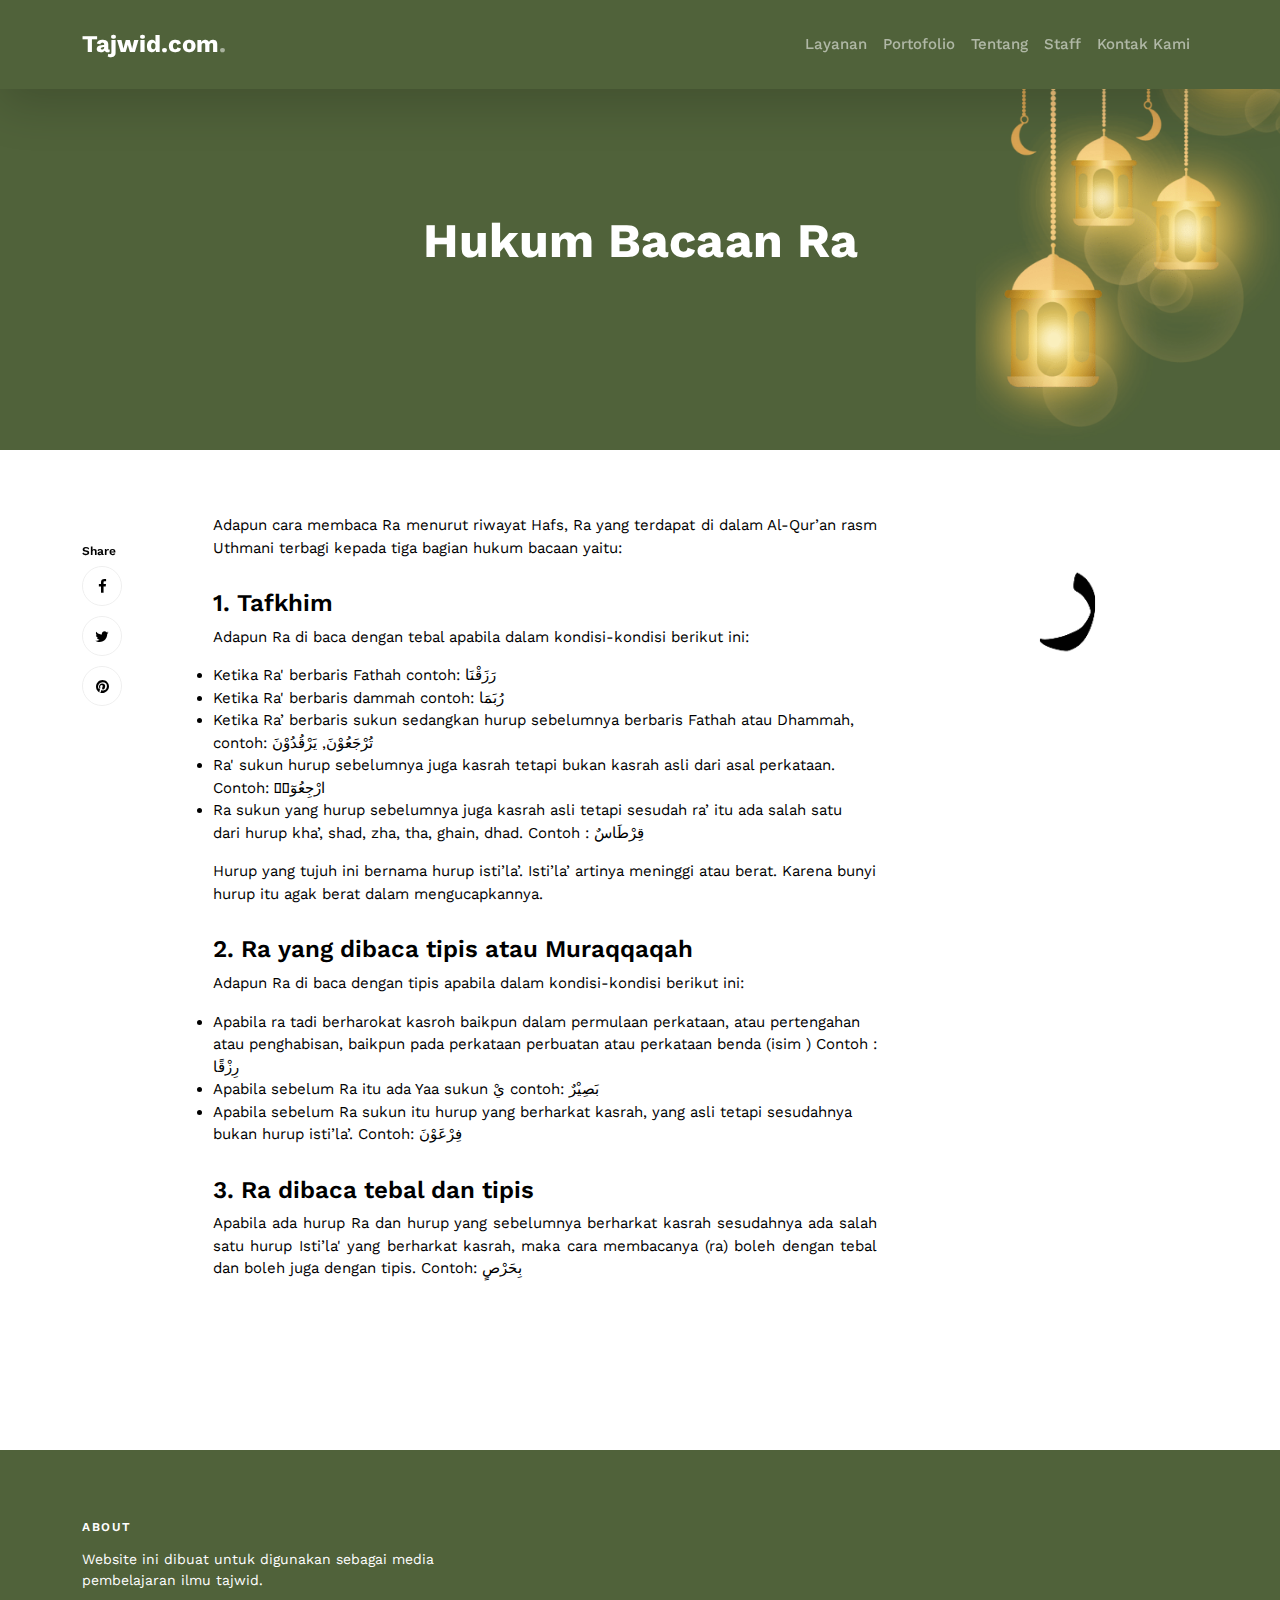
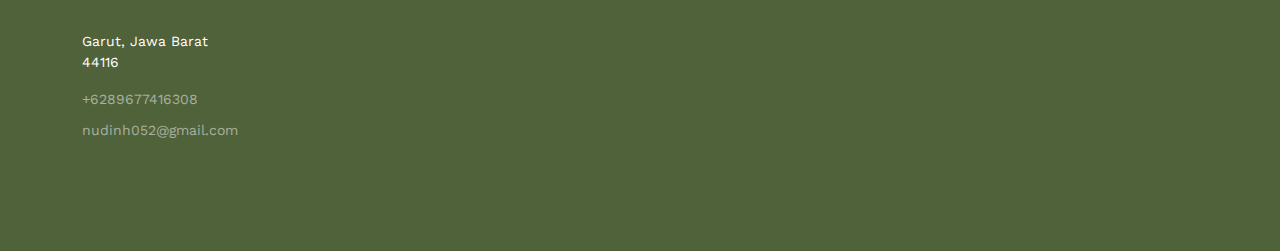
==== Bacaan Ra.html @ 055e7b05 "manambahkan materi dan suara" ====
<!doctype html>
<html lang="en">
<head>
  <meta charset="utf-8">
  <meta name="viewport" content="width=device-width, initial-scale=1">
  <meta name="author" content="Untree.co">
  <link rel="shortcut icon" href="images/Logo.png">

  <meta name="description" content="" />
  <meta name="keywords" content="bootstrap, bootstrap5" />

  <link rel="preconnect" href="https://fonts.googleapis.com">
  <link rel="preconnect" href="https://fonts.gstatic.com" crossorigin>
  <link href="https://fonts.googleapis.com/css2?family=Work+Sans:wght@400;600;700&display=swap" rel="stylesheet">


  <link rel="stylesheet" href="fonts/icomoon/style.css">
  <link rel="stylesheet" href="fonts/flaticon/font/flaticon.css">

  <link rel="stylesheet" href="https://cdn.jsdelivr.net/npm/bootstrap-icons@1.8.1/font/bootstrap-icons.css">

  <link rel="stylesheet" href="css/tiny-slider.css">
  <link rel="stylesheet" href="css/aos.css">
  <link rel="stylesheet" href="css/glightbox.min.css">
  <link rel="stylesheet" href="css/style.css">

  <link rel="stylesheet" href="css/flatpickr.min.css">


  <title>Hukum Bacaan Ra</title>
</head>
<body>

  <div class="site-mobile-menu site-navbar-target">
    <div class="site-mobile-menu-header">
      <div class="site-mobile-menu-close">
        <span class="icofont-close js-menu-toggle"></span>
      </div>
    </div>
    <div class="site-mobile-menu-body"></div>
  </div>


  <nav
	class="navbar navbar-expand-lg navbar-dark shadow-lg fixed-top"
  >
	<div class="container">
		<a href="index.html" class="logo m-0 float-start" >Tajwid.com<span class="text-black">.</span></a>
	  <button
		class="navbar-toggler"
		type="button"
		data-bs-toggle="collapse"
		data-bs-target="#navbarText"
		aria-controls="navbarText"
		aria-expanded="false"
		aria-label="Toggle navigation"
	  >
		<span class="navbar-toggler-icon"></span>
	  </button>
	  <div class="collapse navbar-collapse text-right" id="navbarText">
		<ul class="navbar-nav ms-auto mb-2 mb-lg-0">
		  <li class="nav-item">
			<a class="nav-link" href="#layanan">Layanan</a>
		  </li>
		  <li class="nav-item">
			<a class="nav-link" href="#portofolio">Portofolio</a>
		  </li>
		  <li class="nav-item">
			<a class="nav-link" href="#tentang">Tentang</a>
		  </li>
		  <li class="nav-item">
			<a class="nav-link" href="#staff">Staff</a>
		  </li>
		  <li class="nav-item">
			<a class="nav-link" href="#kontak">Kontak Kami</a>
		  </li>
		</ul>
	  </div>
	</div>
  </nav>

  <div class="hero overlay inner-page">
    <img src="images/Page 2.png" alt="" class="img-fluid blob">
    <div class="container">
      <div class="row align-items-center justify-content-center text-center pt-5">
        <div class="col-lg-6">
          <h1 class="heading text-white mb-3" data-aos="fade-up" data-aos-delay="100">Hukum Bacaan Ra</h1>
        </div>
      </div>
    </div>
  </div>

  <div class="section">
    <div class="container article">
      <div class="row justify-content-center align-items-stretch">

        <article class="col-lg-8 order-lg-2 px-lg-5 text-black">
          <p align="justify">Adapun cara membaca Ra menurut riwayat Hafs, Ra yang terdapat di dalam Al-Qur’an rasm Uthmani terbagi kepada tiga bagian hukum bacaan yaitu:</p>
          <h4>1. Tafkhim</h4> 
          <p align="justify">Adapun Ra di baca dengan tebal apabila dalam kondisi-kondisi berikut ini:</p>
            <li>Ketika Ra' berbaris  Fathah contoh: رَزَقْنَا</li>
            <li>Ketika Ra' berbaris dammah contoh: رُبَمَا</li>
            <li>Ketika Ra’ berbaris sukun sedangkan hurup sebelumnya berbaris Fathah atau Dhammah, contoh:  تُرْجَعُوْنَ, يَرْقُدُوْنَ</li>
            <li>Ra' sukun hurup sebelumnya juga kasrah tetapi bukan kasrah asli dari asal perkataan. Contoh: ارْجِعُوٓا۟</li>
            <li>Ra sukun yang hurup sebelumnya juga kasrah asli tetapi sesudah ra’ itu ada salah satu <p>dari hurup kha’, shad, zha, tha, ghain, dhad. Contoh : قِرْطَاسٌ</li>
            Hurup yang tujuh ini bernama hurup isti’la’. Isti’la’ artinya meninggi atau berat. Karena bunyi hurup itu agak berat dalam mengucapkannya.
             </p>
          <h4>2.	Ra yang dibaca tipis atau Muraqqaqah</h4>
          <p align="justify">Adapun Ra di baca dengan tipis apabila dalam kondisi-kondisi berikut ini:</p>
            <li>Apabila ra tadi berharokat kasroh baikpun dalam permulaan perkataan, atau pertengahan atau penghabisan, baikpun pada perkataan perbuatan atau perkataan benda (isim ) Contoh : رِزْقًا</li>
            <li>Apabila sebelum Ra itu ada Yaa sukun يْ  contoh: بَصِيْرٌ</li>
            <li>Apabila sebelum Ra sukun itu hurup yang berharkat kasrah, yang asli tetapi sesudahnya bukan hurup isti’la’. Contoh: فِرْعَوْنَ</li>
            
            <h4>3.	Ra dibaca tebal dan tipis</h4>
          <p align="justify">Apabila ada hurup Ra dan hurup yang sebelumnya berharkat kasrah sesudahnya ada salah satu hurup Isti’la' yang berharkat kasrah, maka cara membacanya (ra) boleh dengan tebal dan boleh juga dengan tipis. Contoh: بِحَرْصٍ
            </p>




        </article>

        <div class="col-md-12 col-lg-1 order-lg-1">
          <div class="share sticky-top">
            <h3>Share</h3>
            <ul class="list-unstyled share-article">
              <li><a href="#"><span class="icon-facebook"></span></a></li>
              <li><a href="#"><span class="icon-twitter"></span></a></li>
              <li><a href="#"><span class="icon-pinterest"></span></a></li>
            </ul>
          </div>
        </div>
        <div class="col-lg-3 mb-5 mb-lg-0 order-lg-3">

          <div class="mb-4">
            <a href="https://vimeo.com/342333493" class="video-wrap glightbox">
              
              <img src="images/Ra.png" alt="Image" class="img-fluid rounded">
            </a>
          </div> 
        </div>
      </div>
    </div>
  </div> 


  <div class="site-footer">
    <div class="container">
      <div class="row">
        <div class="col-lg-4">
          <div class="widget">
            <h3>About</h3>
            <p>Website ini dibuat untuk digunakan sebagai media pembelajaran ilmu tajwid.</p>
				</div> <!-- /.widget -->
				<div class="widget">
					<address>Garut, Jawa Barat <br> 44116</address>
					<ul class="list-unstyled links">
						<li><a href="tel://11234567890">+6289677416308</a></li>
						<li><a href="mailto:info@mydomain.com">nudinh052@gmail.com</a></li>
            </ul>
          </div> <!-- /.widget -->
        </div> <!-- /.col-lg-4 -->
        


    <script src="js/bootstrap.bundle.min.js"></script>
    <script src="js/tiny-slider.js"></script>

    <script src="js/flatpickr.min.js"></script>


    <script src="js/aos.js"></script>
    <script src="js/glightbox.min.js"></script>
    <script src="js/navbar.js"></script>
    <script src="js/counter.js"></script>
    <script src="js/custom.js"></script>

  </body>
  </html>
---- fonts/icomoon/style.css ----
@font-face {
  font-family: 'icomoon';
  src:  url('fonts/icomoon.eot?10si43');
  src:  url('fonts/icomoon.eot?10si43#iefix') format('embedded-opentype'),
    url('fonts/icomoon.ttf?10si43') format('truetype'),
    url('fonts/icomoon.woff?10si43') format('woff'),
    url('fonts/icomoon.svg?10si43#icomoon') format('svg');
  font-weight: normal;
  font-style: normal;
}

[class^="icon-"], [class*=" icon-"] {
  /* use !important to prevent issues with browser extensions that change fonts */
  font-family: 'icomoon' !important;
  speak: none;
  font-style: normal;
  font-weight: normal;
  font-variant: normal;
  text-transform: none;
  line-height: 1;

  /* Better Font Rendering =========== */
  -webkit-font-smoothing: antialiased;
  -moz-osx-font-smoothing: grayscale;
}

.icon-asterisk:before {
  content: "\f069";
}
.icon-plus:before {
  content: "\f067";
}
.icon-question:before {
  content: "\f128";
}
.icon-minus:before {
  content: "\f068";
}
.icon-glass:before {
  content: "\f000";
}
.icon-music:before {
  content: "\f001";
}
.icon-search:before {
  content: "\f002";
}
.icon-envelope-o:before {
  content: "\f003";
}
.icon-heart:before {
  content: "\f004";
}
.icon-star:before {
  content: "\f005";
}
.icon-star-o:before {
  content: "\f006";
}
.icon-user:before {
  content: "\f007";
}
.icon-film:before {
  content: "\f008";
}
.icon-th-large:before {
  content: "\f009";
}
.icon-th:before {
  content: "\f00a";
}
.icon-th-list:before {
  content: "\f00b";
}
.icon-check:before {
  content: "\f00c";
}
.icon-close:before {
  content: "\f00d";
}
.icon-remove:before {
  content: "\f00d";
}
.icon-times:before {
  content: "\f00d";
}
.icon-search-plus:before {
  content: "\f00e";
}
.icon-search-minus:before {
  content: "\f010";
}
.icon-power-off:before {
  content: "\f011";
}
.icon-signal:before {
  content: "\f012";
}
.icon-cog:before {
  content: "\f013";
}
.icon-gear:before {
  content: "\f013";
}
.icon-trash-o:before {
  content: "\f014";
}
.icon-home:before {
  content: "\f015";
}
.icon-file-o:before {
  content: "\f016";
}
.icon-clock-o:before {
  content: "\f017";
}
.icon-road:before {
  content: "\f018";
}
.icon-download:before {
  content: "\f019";
}
.icon-arrow-circle-o-down:before {
  content: "\f01a";
}
.icon-arrow-circle-o-up:before {
  content: "\f01b";
}
.icon-inbox:before {
  content: "\f01c";
}
.icon-play-circle-o:before {
  content: "\f01d";
}
.icon-repeat:before {
  content: "\f01e";
}
.icon-rotate-right:before {
  content: "\f01e";
}
.icon-refresh:before {
  content: "\f021";
}
.icon-list-alt:before {
  content: "\f022";
}
.icon-lock:before {
  content: "\f023";
}
.icon-flag:before {
  content: "\f024";
}
.icon-headphones:before {
  content: "\f025";
}
.icon-volume-off:before {
  content: "\f026";
}
.icon-volume-down:before {
  content: "\f027";
}
.icon-volume-up:before {
  content: "\f028";
}
.icon-qrcode:before {
  content: "\f029";
}
.icon-barcode:before {
  content: "\f02a";
}
.icon-tag:before {
  content: "\f02b";
}
.icon-tags:before {
  content: "\f02c";
}
.icon-book:before {
  content: "\f02d";
}
.icon-bookmark:before {
  content: "\f02e";
}
.icon-print:before {
  content: "\f02f";
}
.icon-camera:before {
  content: "\f030";
}
.icon-font:before {
  content: "\f031";
}
.icon-bold:before {
  content: "\f032";
}
.icon-italic:before {
  content: "\f033";
}
.icon-text-height:before {
  content: "\f034";
}
.icon-text-width:before {
  content: "\f035";
}
.icon-align-left:before {
  content: "\f036";
}
.icon-align-center:before {
  content: "\f037";
}
.icon-align-right:before {
  content: "\f038";
}
.icon-align-justify:before {
  content: "\f039";
}
.icon-list:before {
  content: "\f03a";
}
.icon-dedent:before {
  content: "\f03b";
}
.icon-outdent:before {
  content: "\f03b";
}
.icon-indent:before {
  content: "\f03c";
}
.icon-video-camera:before {
  content: "\f03d";
}
.icon-image:before {
  content: "\f03e";
}
.icon-photo:before {
  content: "\f03e";
}
.icon-picture-o:before {
  content: "\f03e";
}
.icon-pencil:before {
  content: "\f040";
}
.icon-map-marker:before {
  content: "\f041";
}
.icon-adjust:before {
  content: "\f042";
}
.icon-tint:before {
  content: "\f043";
}
.icon-edit:before {
  content: "\f044";
}
.icon-pencil-square-o:before {
  content: "\f044";
}
.icon-share-square-o:before {
  content: "\f045";
}
.icon-check-square-o:before {
  content: "\f046";
}
.icon-arrows:before {
  content: "\f047";
}
.icon-step-backward:before {
  content: "\f048";
}
.icon-fast-backward:before {
  content: "\f049";
}
.icon-backward:before {
  content: "\f04a";
}
.icon-play:before {
  content: "\f04b";
}
.icon-pause:before {
  content: "\f04c";
}
.icon-stop:before {
  content: "\f04d";
}
.icon-forward:before {
  content: "\f04e";
}
.icon-fast-forward:before {
  content: "\f050";
}
.icon-step-forward:before {
  content: "\f051";
}
.icon-eject:before {
  content: "\f052";
}
.icon-chevron-left:before {
  content: "\f053";
}
.icon-chevron-right:before {
  content: "\f054";
}
.icon-plus-circle:before {
  content: "\f055";
}
.icon-minus-circle:before {
  content: "\f056";
}
.icon-times-circle:before {
  content: "\f057";
}
.icon-check-circle:before {
  content: "\f058";
}
.icon-question-circle:before {
  content: "\f059";
}
.icon-info-circle:before {
  content: "\f05a";
}
.icon-crosshairs:before {
  content: "\f05b";
}
.icon-times-circle-o:before {
  content: "\f05c";
}
.icon-check-circle-o:before {
  content: "\f05d";
}
.icon-ban:before {
  content: "\f05e";
}
.icon-arrow-left:before {
  content: "\f060";
}
.icon-arrow-right:before {
  content: "\f061";
}
.icon-arrow-up:before {
  content: "\f062";
}
.icon-arrow-down:before {
  content: "\f063";
}
.icon-mail-forward:before {
  content: "\f064";
}
.icon-share:before {
  content: "\f064";
}
.icon-expand:before {
  content: "\f065";
}
.icon-compress:before {
  content: "\f066";
}
.icon-exclamation-circle:before {
  content: "\f06a";
}
.icon-gift:before {
  content: "\f06b";
}
.icon-leaf:before {
  content: "\f06c";
}
.icon-fire:before {
  content: "\f06d";
}
.icon-eye:before {
  content: "\f06e";
}
.icon-eye-slash:before {
  content: "\f070";
}
.icon-exclamation-triangle:before {
  content: "\f071";
}
.icon-warning:before {
  content: "\f071";
}
.icon-plane:before {
  content: "\f072";
}
.icon-calendar:before {
  content: "\f073";
}
.icon-random:before {
  content: "\f074";
}
.icon-comment:before {
  content: "\f075";
}
.icon-magnet:before {
  content: "\f076";
}
.icon-chevron-up:before {
  content: "\f077";
}
.icon-chevron-down:before {
  content: "\f078";
}
.icon-retweet:before {
  content: "\f079";
}
.icon-shopping-cart:before {
  content: "\f07a";
}
.icon-folder:before {
  content: "\f07b";
}
.icon-folder-open:before {
  content: "\f07c";
}
.icon-arrows-v:before {
  content: "\f07d";
}
.icon-arrows-h:before {
  content: "\f07e";
}
.icon-bar-chart:before {
  content: "\f080";
}
.icon-bar-chart-o:before {
  content: "\f080";
}
.icon-twitter-square:before {
  content: "\f081";
}
.icon-facebook-square:before {
  content: "\f082";
}
.icon-camera-retro:before {
  content: "\f083";
}
.icon-key:before {
  content: "\f084";
}
.icon-cogs:before {
  content: "\f085";
}
.icon-gears:before {
  content: "\f085";
}
.icon-comments:before {
  content: "\f086";
}
.icon-thumbs-o-up:before {
  content: "\f087";
}
.icon-thumbs-o-down:before {
  content: "\f088";
}
.icon-star-half:before {
  content: "\f089";
}
.icon-heart-o:before {
  content: "\f08a";
}
.icon-sign-out:before {
  content: "\f08b";
}
.icon-linkedin-square:before {
  content: "\f08c";
}
.icon-thumb-tack:before {
  content: "\f08d";
}
.icon-external-link:before {
  content: "\f08e";
}
.icon-sign-in:before {
  content: "\f090";
}
.icon-trophy:before {
  content: "\f091";
}
.icon-github-square:before {
  content: "\f092";
}
.icon-upload:before {
  content: "\f093";
}
.icon-lemon-o:before {
  content: "\f094";
}
.icon-phone:before {
  content: "\f095";
}
.icon-square-o:before {
  content: "\f096";
}
.icon-bookmark-o:before {
  content: "\f097";
}
.icon-phone-square:before {
  content: "\f098";
}
.icon-twitter:before {
  content: "\f099";
}
.icon-facebook:before {
  content: "\f09a";
}
.icon-facebook-f:before {
  content: "\f09a";
}
.icon-github:before {
  content: "\f09b";
}
.icon-unlock:before {
  content: "\f09c";
}
.icon-credit-card:before {
  content: "\f09d";
}
.icon-feed:before {
  content: "\f09e";
}
.icon-rss:before {
  content: "\f09e";
}
.icon-hdd-o:before {
  content: "\f0a0";
}
.icon-bullhorn:before {
  content: "\f0a1";
}
.icon-bell-o:before {
  content: "\f0a2";
}
.icon-certificate:before {
  content: "\f0a3";
}
.icon-hand-o-right:before {
  content: "\f0a4";
}
.icon-hand-o-left:before {
  content: "\f0a5";
}
.icon-hand-o-up:before {
  content: "\f0a6";
}
.icon-hand-o-down:before {
  content: "\f0a7";
}
.icon-arrow-circle-left:before {
  content: "\f0a8";
}
.icon-arrow-circle-right:before {
  content: "\f0a9";
}
.icon-arrow-circle-up:before {
  content: "\f0aa";
}
.icon-arrow-circle-down:before {
  content: "\f0ab";
}
.icon-globe:before {
  content: "\f0ac";
}
.icon-wrench:before {
  content: "\f0ad";
}
.icon-tasks:before {
  content: "\f0ae";
}
.icon-filter:before {
  content: "\f0b0";
}
.icon-briefcase:before {
  content: "\f0b1";
}
.icon-arrows-alt:before {
  content: "\f0b2";
}
.icon-group:before {
  content: "\f0c0";
}
.icon-users:before {
  content: "\f0c0";
}
.icon-chain:before {
  content: "\f0c1";
}
.icon-link:before {
  content: "\f0c1";
}
.icon-cloud:before {
  content: "\f0c2";
}
.icon-flask:before {
  content: "\f0c3";
}
.icon-cut:before {
  content: "\f0c4";
}
.icon-scissors:before {
  content: "\f0c4";
}
.icon-copy:before {
  content: "\f0c5";
}
.icon-files-o:before {
  content: "\f0c5";
}
.icon-paperclip:before {
  content: "\f0c6";
}
.icon-floppy-o:before {
  content: "\f0c7";
}
.icon-save:before {
  content: "\f0c7";
}
.icon-square:before {
  content: "\f0c8";
}
.icon-bars:before {
  content: "\f0c9";
}
.icon-navicon:before {
  content: "\f0c9";
}
.icon-reorder:before {
  content: "\f0c9";
}
.icon-list-ul:before {
  content: "\f0ca";
}
.icon-list-ol:before {
  content: "\f0cb";
}
.icon-strikethrough:before {
  content: "\f0cc";
}
.icon-underline:before {
  content: "\f0cd";
}
.icon-table:before {
  content: "\f0ce";
}
.icon-magic:before {
  content: "\f0d0";
}
.icon-truck:before {
  content: "\f0d1";
}
.icon-pinterest:before {
  content: "\f0d2";
}
.icon-pinterest-square:before {
  content: "\f0d3";
}
.icon-google-plus-square:before {
  content: "\f0d4";
}
.icon-google-plus:before {
  content: "\f0d5";
}
.icon-money:before {
  content: "\f0d6";
}
.icon-caret-down:before {
  content: "\f0d7";
}
.icon-caret-up:before {
  content: "\f0d8";
}
.icon-caret-left:before {
  content: "\f0d9";
}
.icon-caret-right:before {
  content: "\f0da";
}
.icon-columns:before {
  content: "\f0db";
}
.icon-sort:before {
  content: "\f0dc";
}
.icon-unsorted:before {
  content: "\f0dc";
}
.icon-sort-desc:before {
  content: "\f0dd";
}
.icon-sort-down:before {
  content: "\f0dd";
}
.icon-sort-asc:before {
  content: "\f0de";
}
.icon-sort-up:before {
  content: "\f0de";
}
.icon-envelope:before {
  content: "\f0e0";
}
.icon-linkedin:before {
  content: "\f0e1";
}
.icon-rotate-left:before {
  content: "\f0e2";
}
.icon-undo:before {
  content: "\f0e2";
}
.icon-gavel:before {
  content: "\f0e3";
}
.icon-legal:before {
  content: "\f0e3";
}
.icon-dashboard:before {
  content: "\f0e4";
}
.icon-tachometer:before {
  content: "\f0e4";
}
.icon-comment-o:before {
  content: "\f0e5";
}
.icon-comments-o:before {
  content: "\f0e6";
}
.icon-bolt:before {
  content: "\f0e7";
}
.icon-flash:before {
  content: "\f0e7";
}
.icon-sitemap:before {
  content: "\f0e8";
}
.icon-umbrella:before {
  content: "\f0e9";
}
.icon-clipboard:before {
  content: "\f0ea";
}
.icon-paste:before {
  content: "\f0ea";
}
.icon-lightbulb-o:before {
  content: "\f0eb";
}
.icon-exchange:before {
  content: "\f0ec";
}
.icon-cloud-download:before {
  content: "\f0ed";
}
.icon-cloud-upload:before {
  content: "\f0ee";
}
.icon-user-md:before {
  content: "\f0f0";
}
.icon-stethoscope:before {
  content: "\f0f1";
}
.icon-suitcase:before {
  content: "\f0f2";
}
.icon-bell:before {
  content: "\f0f3";
}
.icon-coffee:before {
  content: "\f0f4";
}
.icon-cutlery:before {
  content: "\f0f5";
}
.icon-file-text-o:before {
  content: "\f0f6";
}
.icon-building-o:before {
  content: "\f0f7";
}
.icon-hospital-o:before {
  content: "\f0f8";
}
.icon-ambulance:before {
  content: "\f0f9";
}
.icon-medkit:before {
  content: "\f0fa";
}
.icon-fighter-jet:before {
  content: "\f0fb";
}
.icon-beer:before {
  content: "\f0fc";
}
.icon-h-square:before {
  content: "\f0fd";
}
.icon-plus-square:before {
  content: "\f0fe";
}
.icon-angle-double-left:before {
  content: "\f100";
}
.icon-angle-double-right:before {
  content: "\f101";
}
.icon-angle-double-up:before {
  content: "\f102";
}
.icon-angle-double-down:before {
  content: "\f103";
}
.icon-angle-left:before {
  content: "\f104";
}
.icon-angle-right:before {
  content: "\f105";
}
.icon-angle-up:before {
  content: "\f106";
}
.icon-angle-down:before {
  content: "\f107";
}
.icon-desktop:before {
  content: "\f108";
}
.icon-laptop:before {
  content: "\f109";
}
.icon-tablet:before {
  content: "\f10a";
}
.icon-mobile:before {
  content: "\f10b";
}
.icon-mobile-phone:before {
  content: "\f10b";
}
.icon-circle-o:before {
  content: "\f10c";
}
.icon-quote-left:before {
  content: "\f10d";
}
.icon-quote-right:before {
  content: "\f10e";
}
.icon-spinner:before {
  content: "\f110";
}
.icon-circle:before {
  content: "\f111";
}
.icon-mail-reply:before {
  content: "\f112";
}
.icon-reply:before {
  content: "\f112";
}
.icon-github-alt:before {
  content: "\f113";
}
.icon-folder-o:before {
  content: "\f114";
}
.icon-folder-open-o:before {
  content: "\f115";
}
.icon-smile-o:before {
  content: "\f118";
}
.icon-frown-o:before {
  content: "\f119";
}
.icon-meh-o:before {
  content: "\f11a";
}
.icon-gamepad:before {
  content: "\f11b";
}
.icon-keyboard-o:before {
  content: "\f11c";
}
.icon-flag-o:before {
  content: "\f11d";
}
.icon-flag-checkered:before {
  content: "\f11e";
}
.icon-terminal:before {
  content: "\f120";
}
.icon-code:before {
  content: "\f121";
}
.icon-mail-reply-all:before {
  content: "\f122";
}
.icon-reply-all:before {
  content: "\f122";
}
.icon-star-half-empty:before {
  content: "\f123";
}
.icon-star-half-full:before {
  content: "\f123";
}
.icon-star-half-o:before {
  content: "\f123";
}
.icon-location-arrow:before {
  content: "\f124";
}
.icon-crop:before {
  content: "\f125";
}
.icon-code-fork:before {
  content: "\f126";
}
.icon-chain-broken:before {
  content: "\f127";
}
.icon-unlink:before {
  content: "\f127";
}
.icon-info:before {
  content: "\f129";
}
.icon-exclamation:before {
  content: "\f12a";
}
.icon-superscript:before {
  content: "\f12b";
}
.icon-subscript:before {
  content: "\f12c";
}
.icon-eraser:before {
  content: "\f12d";
}
.icon-puzzle-piece:before {
  content: "\f12e";
}
.icon-microphone:before {
  content: "\f130";
}
.icon-microphone-slash:before {
  content: "\f131";
}
.icon-shield:before {
  content: "\f132";
}
.icon-calendar-o:before {
  content: "\f133";
}
.icon-fire-extinguisher:before {
  content: "\f134";
}
.icon-rocket:before {
  content: "\f135";
}
.icon-maxcdn:before {
  content: "\f136";
}
.icon-chevron-circle-left:before {
  content: "\f137";
}
.icon-chevron-circle-right:before {
  content: "\f138";
}
.icon-chevron-circle-up:before {
  content: "\f139";
}
.icon-chevron-circle-down:before {
  content: "\f13a";
}
.icon-html5:before {
  content: "\f13b";
}
.icon-css3:before {
  content: "\f13c";
}
.icon-anchor:before {
  content: "\f13d";
}
.icon-unlock-alt:before {
  content: "\f13e";
}
.icon-bullseye:before {
  content: "\f140";
}
.icon-ellipsis-h:before {
  content: "\f141";
}
.icon-ellipsis-v:before {
  content: "\f142";
}
.icon-rss-square:before {
  content: "\f143";
}
.icon-play-circle:before {
  content: "\f144";
}
.icon-ticket:before {
  content: "\f145";
}
.icon-minus-square:before {
  content: "\f146";
}
.icon-minus-square-o:before {
  content: "\f147";
}
.icon-level-up:before {
  content: "\f148";
}
.icon-level-down:before {
  content: "\f149";
}
.icon-check-square:before {
  content: "\f14a";
}
.icon-pencil-square:before {
  content: "\f14b";
}
.icon-external-link-square:before {
  content: "\f14c";
}
.icon-share-square:before {
  content: "\f14d";
}
.icon-compass:before {
  content: "\f14e";
}
.icon-caret-square-o-down:before {
  content: "\f150";
}
.icon-toggle-down:before {
  content: "\f150";
}
.icon-caret-square-o-up:before {
  content: "\f151";
}
.icon-toggle-up:before {
  content: "\f151";
}
.icon-caret-square-o-right:before {
  content: "\f152";
}
.icon-toggle-right:before {
  content: "\f152";
}
.icon-eur:before {
  content: "\f153";
}
.icon-euro:before {
  content: "\f153";
}
.icon-gbp:before {
  content: "\f154";
}
.icon-dollar:before {
  content: "\f155";
}
.icon-usd:before {
  content: "\f155";
}
.icon-inr:before {
  content: "\f156";
}
.icon-rupee:before {
  content: "\f156";
}
.icon-cny:before {
  content: "\f157";
}
.icon-jpy:before {
  content: "\f157";
}
.icon-rmb:before {
  content: "\f157";
}
.icon-yen:before {
  content: "\f157";
}
.icon-rouble:before {
  content: "\f158";
}
.icon-rub:before {
  content: "\f158";
}
.icon-ruble:before {
  content: "\f158";
}
.icon-krw:before {
  content: "\f159";
}
.icon-won:before {
  content: "\f159";
}
.icon-bitcoin:before {
  content: "\f15a";
}
.icon-btc:before {
  content: "\f15a";
}
.icon-file:before {
  content: "\f15b";
}
.icon-file-text:before {
  content: "\f15c";
}
.icon-sort-alpha-asc:before {
  content: "\f15d";
}
.icon-sort-alpha-desc:before {
  content: "\f15e";
}
.icon-sort-amount-asc:before {
  content: "\f160";
}
.icon-sort-amount-desc:before {
  content: "\f161";
}
.icon-sort-numeric-asc:before {
  content: "\f162";
}
.icon-sort-numeric-desc:before {
  content: "\f163";
}
.icon-thumbs-up:before {
  content: "\f164";
}
.icon-thumbs-down:before {
  content: "\f165";
}
.icon-youtube-square:before {
  content: "\f166";
}
.icon-youtube:before {
  content: "\f167";
}
.icon-xing:before {
  content: "\f168";
}
.icon-xing-square:before {
  content: "\f169";
}
.icon-youtube-play:before {
  content: "\f16a";
}
.icon-dropbox:before {
  content: "\f16b";
}
.icon-stack-overflow:before {
  content: "\f16c";
}
.icon-instagram:before {
  content: "\f16d";
}
.icon-flickr:before {
  content: "\f16e";
}
.icon-adn:before {
  content: "\f170";
}
.icon-bitbucket:before {
  content: "\f171";
}
.icon-bitbucket-square:before {
  content: "\f172";
}
.icon-tumblr:before {
  content: "\f173";
}
.icon-tumblr-square:before {
  content: "\f174";
}
.icon-long-arrow-down:before {
  content: "\f175";
}
.icon-long-arrow-up:before {
  content: "\f176";
}
.icon-long-arrow-left:before {
  content: "\f177";
}
.icon-long-arrow-right:before {
  content: "\f178";
}
.icon-apple:before {
  content: "\f179";
}
.icon-windows:before {
  content: "\f17a";
}
.icon-android:before {
  content: "\f17b";
}
.icon-linux:before {
  content: "\f17c";
}
.icon-dribbble:before {
  content: "\f17d";
}
.icon-skype:before {
  content: "\f17e";
}
.icon-foursquare:before {
  content: "\f180";
}
.icon-trello:before {
  content: "\f181";
}
.icon-female:before {
  content: "\f182";
}
.icon-male:before {
  content: "\f183";
}
.icon-gittip:before {
  content: "\f184";
}
.icon-gratipay:before {
  content: "\f184";
}
.icon-sun-o:before {
  content: "\f185";
}
.icon-moon-o:before {
  content: "\f186";
}
.icon-archive:before {
  content: "\f187";
}
.icon-bug:before {
  content: "\f188";
}
.icon-vk:before {
  content: "\f189";
}
.icon-weibo:before {
  content: "\f18a";
}
.icon-renren:before {
  content: "\f18b";
}
.icon-pagelines:before {
  content: "\f18c";
}
.icon-stack-exchange:before {
  content: "\f18d";
}
.icon-arrow-circle-o-right:before {
  content: "\f18e";
}
.icon-arrow-circle-o-left:before {
  content: "\f190";
}
.icon-caret-square-o-left:before {
  content: "\f191";
}
.icon-toggle-left:before {
  content: "\f191";
}
.icon-dot-circle-o:before {
  content: "\f192";
}
.icon-wheelchair:before {
  content: "\f193";
}
.icon-vimeo-square:before {
  content: "\f194";
}
.icon-try:before {
  content: "\f195";
}
.icon-turkish-lira:before {
  content: "\f195";
}
.icon-plus-square-o:before {
  content: "\f196";
}
.icon-space-shuttle:before {
  content: "\f197";
}
.icon-slack:before {
  content: "\f198";
}
.icon-envelope-square:before {
  content: "\f199";
}
.icon-wordpress:before {
  content: "\f19a";
}
.icon-openid:before {
  content: "\f19b";
}
.icon-bank:before {
  content: "\f19c";
}
.icon-institution:before {
  content: "\f19c";
}
.icon-university:before {
  content: "\f19c";
}
.icon-graduation-cap:before {
  content: "\f19d";
}
.icon-mortar-board:before {
  content: "\f19d";
}
.icon-yahoo:before {
  content: "\f19e";
}
.icon-google:before {
  content: "\f1a0";
}
.icon-reddit:before {
  content: "\f1a1";
}
.icon-reddit-square:before {
  content: "\f1a2";
}
.icon-stumbleupon-circle:before {
  content: "\f1a3";
}
.icon-stumbleupon:before {
  content: "\f1a4";
}
.icon-delicious:before {
  content: "\f1a5";
}
.icon-digg:before {
  content: "\f1a6";
}
.icon-pied-piper-pp:before {
  content: "\f1a7";
}
.icon-pied-piper-alt:before {
  content: "\f1a8";
}
.icon-drupal:before {
  content: "\f1a9";
}
.icon-joomla:before {
  content: "\f1aa";
}
.icon-language:before {
  content: "\f1ab";
}
.icon-fax:before {
  content: "\f1ac";
}
.icon-building:before {
  content: "\f1ad";
}
.icon-child:before {
  content: "\f1ae";
}
.icon-paw:before {
  content: "\f1b0";
}
.icon-spoon:before {
  content: "\f1b1";
}
.icon-cube:before {
  content: "\f1b2";
}
.icon-cubes:before {
  content: "\f1b3";
}
.icon-behance:before {
  content: "\f1b4";
}
.icon-behance-square:before {
  content: "\f1b5";
}
.icon-steam:before {
  content: "\f1b6";
}
.icon-steam-square:before {
  content: "\f1b7";
}
.icon-recycle:before {
  content: "\f1b8";
}
.icon-automobile:before {
  content: "\f1b9";
}
.icon-car:before {
  content: "\f1b9";
}
.icon-cab:before {
  content: "\f1ba";
}
.icon-taxi:before {
  content: "\f1ba";
}
.icon-tree:before {
  content: "\f1bb";
}
.icon-spotify:before {
  content: "\f1bc";
}
.icon-deviantart:before {
  content: "\f1bd";
}
.icon-soundcloud:before {
  content: "\f1be";
}
.icon-database:before {
  content: "\f1c0";
}
.icon-file-pdf-o:before {
  content: "\f1c1";
}
.icon-file-word-o:before {
  content: "\f1c2";
}
.icon-file-excel-o:before {
  content: "\f1c3";
}
.icon-file-powerpoint-o:before {
  content: "\f1c4";
}
.icon-file-image-o:before {
  content: "\f1c5";
}
.icon-file-photo-o:before {
  content: "\f1c5";
}
.icon-file-picture-o:before {
  content: "\f1c5";
}
.icon-file-archive-o:before {
  content: "\f1c6";
}
.icon-file-zip-o:before {
  content: "\f1c6";
}
.icon-file-audio-o:before {
  content: "\f1c7";
}
.icon-file-sound-o:before {
  content: "\f1c7";
}
.icon-file-movie-o:before {
  content: "\f1c8";
}
.icon-file-video-o:before {
  content: "\f1c8";
}
.icon-file-code-o:before {
  content: "\f1c9";
}
.icon-vine:before {
  content: "\f1ca";
}
.icon-codepen:before {
  content: "\f1cb";
}
.icon-jsfiddle:before {
  content: "\f1cc";
}
.icon-life-bouy:before {
  content: "\f1cd";
}
.icon-life-buoy:before {
  content: "\f1cd";
}
.icon-life-ring:before {
  content: "\f1cd";
}
.icon-life-saver:before {
  content: "\f1cd";
}
.icon-support:before {
  content: "\f1cd";
}
.icon-circle-o-notch:before {
  content: "\f1ce";
}
.icon-ra:before {
  content: "\f1d0";
}
.icon-rebel:before {
  content: "\f1d0";
}
.icon-resistance:before {
  content: "\f1d0";
}
.icon-empire:before {
  content: "\f1d1";
}
.icon-ge:before {
  content: "\f1d1";
}
.icon-git-square:before {
  content: "\f1d2";
}
.icon-git:before {
  content: "\f1d3";
}
.icon-hacker-news:before {
  content: "\f1d4";
}
.icon-y-combinator-square:before {
  content: "\f1d4";
}
.icon-yc-square:before {
  content: "\f1d4";
}
.icon-tencent-weibo:before {
  content: "\f1d5";
}
.icon-qq:before {
  content: "\f1d6";
}
.icon-wechat:before {
  content: "\f1d7";
}
.icon-weixin:before {
  content: "\f1d7";
}
.icon-paper-plane:before {
  content: "\f1d8";
}
.icon-send:before {
  content: "\f1d8";
}
.icon-paper-plane-o:before {
  content: "\f1d9";
}
.icon-send-o:before {
  content: "\f1d9";
}
.icon-history:before {
  content: "\f1da";
}
.icon-circle-thin:before {
  content: "\f1db";
}
.icon-header:before {
  content: "\f1dc";
}
.icon-paragraph:before {
  content: "\f1dd";
}
.icon-sliders:before {
  content: "\f1de";
}
.icon-share-alt:before {
  content: "\f1e0";
}
.icon-share-alt-square:before {
  content: "\f1e1";
}
.icon-bomb:before {
  content: "\f1e2";
}
.icon-futbol-o:before {
  content: "\f1e3";
}
.icon-soccer-ball-o:before {
  content: "\f1e3";
}
.icon-tty:before {
  content: "\f1e4";
}
.icon-binoculars:before {
  content: "\f1e5";
}
.icon-plug:before {
  content: "\f1e6";
}
.icon-slideshare:before {
  content: "\f1e7";
}
.icon-twitch:before {
  content: "\f1e8";
}
.icon-yelp:before {
  content: "\f1e9";
}
.icon-newspaper-o:before {
  content: "\f1ea";
}
.icon-wifi:before {
  content: "\f1eb";
}
.icon-calculator:before {
  content: "\f1ec";
}
.icon-paypal:before {
  content: "\f1ed";
}
.icon-google-wallet:before {
  content: "\f1ee";
}
.icon-cc-visa:before {
  content: "\f1f0";
}
.icon-cc-mastercard:before {
  content: "\f1f1";
}
.icon-cc-discover:before {
  content: "\f1f2";
}
.icon-cc-amex:before {
  content: "\f1f3";
}
.icon-cc-paypal:before {
  content: "\f1f4";
}
.icon-cc-stripe:before {
  content: "\f1f5";
}
.icon-bell-slash:before {
  content: "\f1f6";
}
.icon-bell-slash-o:before {
  content: "\f1f7";
}
.icon-trash:before {
  content: "\f1f8";
}
.icon-copyright:before {
  content: "\f1f9";
}
.icon-at:before {
  content: "\f1fa";
}
.icon-eyedropper:before {
  content: "\f1fb";
}
.icon-paint-brush:before {
  content: "\f1fc";
}
.icon-birthday-cake:before {
  content: "\f1fd";
}
.icon-area-chart:before {
  content: "\f1fe";
}
.icon-pie-chart:before {
  content: "\f200";
}
.icon-line-chart:before {
  content: "\f201";
}
.icon-lastfm:before {
  content: "\f202";
}
.icon-lastfm-square:before {
  content: "\f203";
}
.icon-toggle-off:before {
  content: "\f204";
}
.icon-toggle-on:before {
  content: "\f205";
}
.icon-bicycle:before {
  content: "\f206";
}
.icon-bus:before {
  content: "\f207";
}
.icon-ioxhost:before {
  content: "\f208";
}
.icon-angellist:before {
  content: "\f209";
}
.icon-cc:before {
  content: "\f20a";
}
.icon-ils:before {
  content: "\f20b";
}
.icon-shekel:before {
  content: "\f20b";
}
.icon-sheqel:before {
  content: "\f20b";
}
.icon-meanpath:before {
  content: "\f20c";
}
.icon-buysellads:before {
  content: "\f20d";
}
.icon-connectdevelop:before {
  content: "\f20e";
}
.icon-dashcube:before {
  content: "\f210";
}
.icon-forumbee:before {
  content: "\f211";
}
.icon-leanpub:before {
  content: "\f212";
}
.icon-sellsy:before {
  content: "\f213";
}
.icon-shirtsinbulk:before {
  content: "\f214";
}
.icon-simplybuilt:before {
  content: "\f215";
}
.icon-skyatlas:before {
  content: "\f216";
}
.icon-cart-plus:before {
  content: "\f217";
}
.icon-cart-arrow-down:before {
  content: "\f218";
}
.icon-diamond:before {
  content: "\f219";
}
.icon-ship:before {
  content: "\f21a";
}
.icon-user-secret:before {
  content: "\f21b";
}
.icon-motorcycle:before {
  content: "\f21c";
}
.icon-street-view:before {
  content: "\f21d";
}
.icon-heartbeat:before {
  content: "\f21e";
}
.icon-venus:before {
  content: "\f221";
}
.icon-mars:before {
  content: "\f222";
}
.icon-mercury:before {
  content: "\f223";
}
.icon-intersex:before {
  content: "\f224";
}
.icon-transgender:before {
  content: "\f224";
}
.icon-transgender-alt:before {
  content: "\f225";
}
.icon-venus-double:before {
  content: "\f226";
}
.icon-mars-double:before {
  content: "\f227";
}
.icon-venus-mars:before {
  content: "\f228";
}
.icon-mars-stroke:before {
  content: "\f229";
}
.icon-mars-stroke-v:before {
  content: "\f22a";
}
.icon-mars-stroke-h:before {
  content: "\f22b";
}
.icon-neuter:before {
  content: "\f22c";
}
.icon-genderless:before {
  content: "\f22d";
}
.icon-facebook-official:before {
  content: "\f230";
}
.icon-pinterest-p:before {
  content: "\f231";
}
.icon-whatsapp:before {
  content: "\f232";
}
.icon-server:before {
  content: "\f233";
}
.icon-user-plus:before {
  content: "\f234";
}
.icon-user-times:before {
  content: "\f235";
}
.icon-bed:before {
  content: "\f236";
}
.icon-hotel:before {
  content: "\f236";
}
.icon-viacoin:before {
  content: "\f237";
}
.icon-train:before {
  content: "\f238";
}
.icon-subway:before {
  content: "\f239";
}
.icon-medium:before {
  content: "\f23a";
}
.icon-y-combinator:before {
  content: "\f23b";
}
.icon-yc:before {
  content: "\f23b";
}
.icon-optin-monster:before {
  content: "\f23c";
}
.icon-opencart:before {
  content: "\f23d";
}
.icon-expeditedssl:before {
  content: "\f23e";
}
.icon-battery:before {
  content: "\f240";
}
.icon-battery-4:before {
  content: "\f240";
}
.icon-battery-full:before {
  content: "\f240";
}
.icon-battery-3:before {
  content: "\f241";
}
.icon-battery-three-quarters:before {
  content: "\f241";
}
.icon-battery-2:before {
  content: "\f242";
}
.icon-battery-half:before {
  content: "\f242";
}
.icon-battery-1:before {
  content: "\f243";
}
.icon-battery-quarter:before {
  content: "\f243";
}
.icon-battery-0:before {
  content: "\f244";
}
.icon-battery-empty:before {
  content: "\f244";
}
.icon-mouse-pointer:before {
  content: "\f245";
}
.icon-i-cursor:before {
  content: "\f246";
}
.icon-object-group:before {
  content: "\f247";
}
.icon-object-ungroup:before {
  content: "\f248";
}
.icon-sticky-note:before {
  content: "\f249";
}
.icon-sticky-note-o:before {
  content: "\f24a";
}
.icon-cc-jcb:before {
  content: "\f24b";
}
.icon-cc-diners-club:before {
  content: "\f24c";
}
.icon-clone:before {
  content: "\f24d";
}
.icon-balance-scale:before {
  content: "\f24e";
}
.icon-hourglass-o:before {
  content: "\f250";
}
.icon-hourglass-1:before {
  content: "\f251";
}
.icon-hourglass-start:before {
  content: "\f251";
}
.icon-hourglass-2:before {
  content: "\f252";
}
.icon-hourglass-half:before {
  content: "\f252";
}
.icon-hourglass-3:before {
  content: "\f253";
}
.icon-hourglass-end:before {
  content: "\f253";
}
.icon-hourglass:before {
  content: "\f254";
}
.icon-hand-grab-o:before {
  content: "\f255";
}
.icon-hand-rock-o:before {
  content: "\f255";
}
.icon-hand-paper-o:before {
  content: "\f256";
}
.icon-hand-stop-o:before {
  content: "\f256";
}
.icon-hand-scissors-o:before {
  content: "\f257";
}
.icon-hand-lizard-o:before {
  content: "\f258";
}
.icon-hand-spock-o:before {
  content: "\f259";
}
.icon-hand-pointer-o:before {
  content: "\f25a";
}
.icon-hand-peace-o:before {
  content: "\f25b";
}
.icon-trademark:before {
  content: "\f25c";
}
.icon-registered:before {
  content: "\f25d";
}
.icon-creative-commons:before {
  content: "\f25e";
}
.icon-gg:before {
  content: "\f260";
}
.icon-gg-circle:before {
  content: "\f261";
}
.icon-tripadvisor:before {
  content: "\f262";
}
.icon-odnoklassniki:before {
  content: "\f263";
}
.icon-odnoklassniki-square:before {
  content: "\f264";
}
.icon-get-pocket:before {
  content: "\f265";
}
.icon-wikipedia-w:before {
  content: "\f266";
}
.icon-safari:before {
  content: "\f267";
}
.icon-chrome:before {
  content: "\f268";
}
.icon-firefox:before {
  content: "\f269";
}
.icon-opera:before {
  content: "\f26a";
}
.icon-internet-explorer:before {
  content: "\f26b";
}
.icon-television:before {
  content: "\f26c";
}
.icon-tv:before {
  content: "\f26c";
}
.icon-contao:before {
  content: "\f26d";
}
.icon-500px:before {
  content: "\f26e";
}
.icon-amazon:before {
  content: "\f270";
}
.icon-calendar-plus-o:before {
  content: "\f271";
}
.icon-calendar-minus-o:before {
  content: "\f272";
}
.icon-calendar-times-o:before {
  content: "\f273";
}
.icon-calendar-check-o:before {
  content: "\f274";
}
.icon-industry:before {
  content: "\f275";
}
.icon-map-pin:before {
  content: "\f276";
}
.icon-map-signs:before {
  content: "\f277";
}
.icon-map-o:before {
  content: "\f278";
}
.icon-map:before {
  content: "\f279";
}
.icon-commenting:before {
  content: "\f27a";
}
.icon-commenting-o:before {
  content: "\f27b";
}
.icon-houzz:before {
  content: "\f27c";
}
.icon-vimeo:before {
  content: "\f27d";
}
.icon-black-tie:before {
  content: "\f27e";
}
.icon-fonticons:before {
  content: "\f280";
}
.icon-reddit-alien:before {
  content: "\f281";
}
.icon-edge:before {
  content: "\f282";
}
.icon-credit-card-alt:before {
  content: "\f283";
}
.icon-codiepie:before {
  content: "\f284";
}
.icon-modx:before {
  content: "\f285";
}
.icon-fort-awesome:before {
  content: "\f286";
}
.icon-usb:before {
  content: "\f287";
}
.icon-product-hunt:before {
  content: "\f288";
}
.icon-mixcloud:before {
  content: "\f289";
}
.icon-scribd:before {
  content: "\f28a";
}
.icon-pause-circle:before {
  content: "\f28b";
}
.icon-pause-circle-o:before {
  content: "\f28c";
}
.icon-stop-circle:before {
  content: "\f28d";
}
.icon-stop-circle-o:before {
  content: "\f28e";
}
.icon-shopping-bag:before {
  content: "\f290";
}
.icon-shopping-basket:before {
  content: "\f291";
}
.icon-hashtag:before {
  content: "\f292";
}
.icon-bluetooth:before {
  content: "\f293";
}
.icon-bluetooth-b:before {
  content: "\f294";
}
.icon-percent:before {
  content: "\f295";
}
.icon-gitlab:before {
  content: "\f296";
}
.icon-wpbeginner:before {
  content: "\f297";
}
.icon-wpforms:before {
  content: "\f298";
}
.icon-envira:before {
  content: "\f299";
}
.icon-universal-access:before {
  content: "\f29a";
}
.icon-wheelchair-alt:before {
  content: "\f29b";
}
.icon-question-circle-o:before {
  content: "\f29c";
}
.icon-blind:before {
  content: "\f29d";
}
.icon-audio-description:before {
  content: "\f29e";
}
.icon-volume-control-phone:before {
  content: "\f2a0";
}
.icon-braille:before {
  content: "\f2a1";
}
.icon-assistive-listening-systems:before {
  content: "\f2a2";
}
.icon-american-sign-language-interpreting:before {
  content: "\f2a3";
}
.icon-asl-interpreting:before {
  content: "\f2a3";
}
.icon-deaf:before {
  content: "\f2a4";
}
.icon-deafness:before {
  content: "\f2a4";
}
.icon-hard-of-hearing:before {
  content: "\f2a4";
}
.icon-glide:before {
  content: "\f2a5";
}
.icon-glide-g:before {
  content: "\f2a6";
}
.icon-sign-language:before {
  content: "\f2a7";
}
.icon-signing:before {
  content: "\f2a7";
}
.icon-low-vision:before {
  content: "\f2a8";
}
.icon-viadeo:before {
  content: "\f2a9";
}
.icon-viadeo-square:before {
  content: "\f2aa";
}
.icon-snapchat:before {
  content: "\f2ab";
}
.icon-snapchat-ghost:before {
  content: "\f2ac";
}
.icon-snapchat-square:before {
  content: "\f2ad";
}
.icon-pied-piper:before {
  content: "\f2ae";
}
.icon-first-order:before {
  content: "\f2b0";
}
.icon-yoast:before {
  content: "\f2b1";
}
.icon-themeisle:before {
  content: "\f2b2";
}
.icon-google-plus-circle:before {
  content: "\f2b3";
}
.icon-google-plus-official:before {
  content: "\f2b3";
}
.icon-fa:before {
  content: "\f2b4";
}
.icon-font-awesome:before {
  content: "\f2b4";
}
.icon-handshake-o:before {
  content: "\f2b5";
}
.icon-envelope-open:before {
  content: "\f2b6";
}
.icon-envelope-open-o:before {
  content: "\f2b7";
}
.icon-linode:before {
  content: "\f2b8";
}
.icon-address-book:before {
  content: "\f2b9";
}
.icon-address-book-o:before {
  content: "\f2ba";
}
.icon-address-card:before {
  content: "\f2bb";
}
.icon-vcard:before {
  content: "\f2bb";
}
.icon-address-card-o:before {
  content: "\f2bc";
}
.icon-vcard-o:before {
  content: "\f2bc";
}
.icon-user-circle:before {
  content: "\f2bd";
}
.icon-user-circle-o:before {
  content: "\f2be";
}
.icon-user-o:before {
  content: "\f2c0";
}
.icon-id-badge:before {
  content: "\f2c1";
}
.icon-drivers-license:before {
  content: "\f2c2";
}
.icon-id-card:before {
  content: "\f2c2";
}
.icon-drivers-license-o:before {
  content: "\f2c3";
}
.icon-id-card-o:before {
  content: "\f2c3";
}
.icon-quora:before {
  content: "\f2c4";
}
.icon-free-code-camp:before {
  content: "\f2c5";
}
.icon-telegram:before {
  content: "\f2c6";
}
.icon-thermometer:before {
  content: "\f2c7";
}
.icon-thermometer-4:before {
  content: "\f2c7";
}
.icon-thermometer-full:before {
  content: "\f2c7";
}
.icon-thermometer-3:before {
  content: "\f2c8";
}
.icon-thermometer-three-quarters:before {
  content: "\f2c8";
}
.icon-thermometer-2:before {
  content: "\f2c9";
}
.icon-thermometer-half:before {
  content: "\f2c9";
}
.icon-thermometer-1:before {
  content: "\f2ca";
}
.icon-thermometer-quarter:before {
  content: "\f2ca";
}
.icon-thermometer-0:before {
  content: "\f2cb";
}
.icon-thermometer-empty:before {
  content: "\f2cb";
}
.icon-shower:before {
  content: "\f2cc";
}
.icon-bath:before {
  content: "\f2cd";
}
.icon-bathtub:before {
  content: "\f2cd";
}
.icon-s15:before {
  content: "\f2cd";
}
.icon-podcast:before {
  content: "\f2ce";
}
.icon-window-maximize:before {
  content: "\f2d0";
}
.icon-window-minimize:before {
  content: "\f2d1";
}
.icon-window-restore:before {
  content: "\f2d2";
}
.icon-times-rectangle:before {
  content: "\f2d3";
}
.icon-window-close:before {
  content: "\f2d3";
}
.icon-times-rectangle-o:before {
  content: "\f2d4";
}
.icon-window-close-o:before {
  content: "\f2d4";
}
.icon-bandcamp:before {
  content: "\f2d5";
}
.icon-grav:before {
  content: "\f2d6";
}
.icon-etsy:before {
  content: "\f2d7";
}
.icon-imdb:before {
  content: "\f2d8";
}
.icon-ravelry:before {
  content: "\f2d9";
}
.icon-eercast:before {
  content: "\f2da";
}
.icon-microchip:before {
  content: "\f2db";
}
.icon-snowflake-o:before {
  content: "\f2dc";
}
.icon-superpowers:before {
  content: "\f2dd";
}
.icon-wpexplorer:before {
  content: "\f2de";
}
.icon-meetup:before {
  content: "\f2e0";
}
.icon-3d_rotation:before {
  content: "\e84d";
}
.icon-ac_unit:before {
  content: "\eb3b";
}
.icon-alarm:before {
  content: "\e855";
}
.icon-access_alarms:before {
  content: "\e191";
}
.icon-schedule:before {
  content: "\e8b5";
}
.icon-accessibility:before {
  content: "\e84e";
}
.icon-accessible:before {
  content: "\e914";
}
.icon-account_balance:before {
  content: "\e84f";
}
.icon-account_balance_wallet:before {
  content: "\e850";
}
.icon-account_box:before {
  content: "\e851";
}
.icon-account_circle:before {
  content: "\e853";
}
.icon-adb:before {
  content: "\e60e";
}
.icon-add:before {
  content: "\e145";
}
.icon-add_a_photo:before {
  content: "\e439";
}
.icon-alarm_add:before {
  content: "\e856";
}
.icon-add_alert:before {
  content: "\e003";
}
.icon-add_box:before {
  content: "\e146";
}
.icon-add_circle:before {
  content: "\e147";
}
.icon-control_point:before {
  content: "\e3ba";
}
.icon-add_location:before {
  content: "\e567";
}
.icon-add_shopping_cart:before {
  content: "\e854";
}
.icon-queue:before {
  content: "\e03c";
}
.icon-add_to_queue:before {
  content: "\e05c";
}
.icon-adjust2:before {
  content: "\e39e";
}
.icon-airline_seat_flat:before {
  content: "\e630";
}
.icon-airline_seat_flat_angled:before {
  content: "\e631";
}
.icon-airline_seat_individual_suite:before {
  content: "\e632";
}
.icon-airline_seat_legroom_extra:before {
  content: "\e633";
}
.icon-airline_seat_legroom_normal:before {
  content: "\e634";
}
.icon-airline_seat_legroom_reduced:before {
  content: "\e635";
}
.icon-airline_seat_recline_extra:before {
  content: "\e636";
}
.icon-airline_seat_recline_normal:before {
  content: "\e637";
}
.icon-flight:before {
  content: "\e539";
}
.icon-airplanemode_inactive:before {
  content: "\e194";
}
.icon-airplay:before {
  content: "\e055";
}
.icon-airport_shuttle:before {
  content: "\eb3c";
}
.icon-alarm_off:before {
  content: "\e857";
}
.icon-alarm_on:before {
  content: "\e858";
}
.icon-album:before {
  content: "\e019";
}
.icon-all_inclusive:before {
  content: "\eb3d";
}
.icon-all_out:before {
  content: "\e90b";
}
.icon-android2:before {
  content: "\e859";
}
.icon-announcement:before {
  content: "\e85a";
}
.icon-apps:before {
  content: "\e5c3";
}
.icon-archive2:before {
  content: "\e149";
}
.icon-arrow_back:before {
  content: "\e5c4";
}
.icon-arrow_downward:before {
  content: "\e5db";
}
.icon-arrow_drop_down:before {
  content: "\e5c5";
}
.icon-arrow_drop_down_circle:before {
  content: "\e5c6";
}
.icon-arrow_drop_up:before {
  content: "\e5c7";
}
.icon-arrow_forward:before {
  content: "\e5c8";
}
.icon-arrow_upward:before {
  content: "\e5d8";
}
.icon-art_track:before {
  content: "\e060";
}
.icon-aspect_ratio:before {
  content: "\e85b";
}
.icon-poll:before {
  content: "\e801";
}
.icon-assignment:before {
  content: "\e85d";
}
.icon-assignment_ind:before {
  content: "\e85e";
}
.icon-assignment_late:before {
  content: "\e85f";
}
.icon-assignment_return:before {
  content: "\e860";
}
.icon-assignment_returned:before {
  content: "\e861";
}
.icon-assignment_turned_in:before {
  content: "\e862";
}
.icon-assistant:before {
  content: "\e39f";
}
.icon-flag2:before {
  content: "\e153";
}
.icon-attach_file:before {
  content: "\e226";
}
.icon-attach_money:before {
  content: "\e227";
}
.icon-attachment:before {
  content: "\e2bc";
}
.icon-audiotrack:before {
  content: "\e3a1";
}
.icon-autorenew:before {
  content: "\e863";
}
.icon-av_timer:before {
  content: "\e01b";
}
.icon-backspace:before {
  content: "\e14a";
}
.icon-cloud_upload:before {
  content: "\e2c3";
}
.icon-battery_alert:before {
  content: "\e19c";
}
.icon-battery_charging_full:before {
  content: "\e1a3";
}
.icon-battery_std:before {
  content: "\e1a5";
}
.icon-battery_unknown:before {
  content: "\e1a6";
}
.icon-beach_access:before {
  content: "\eb3e";
}
.icon-beenhere:before {
  content: "\e52d";
}
.icon-block:before {
  content: "\e14b";
}
.icon-bluetooth2:before {
  content: "\e1a7";
}
.icon-bluetooth_searching:before {
  content: "\e1aa";
}
.icon-bluetooth_connected:before {
  content: "\e1a8";
}
.icon-bluetooth_disabled:before {
  content: "\e1a9";
}
.icon-blur_circular:before {
  content: "\e3a2";
}
.icon-blur_linear:before {
  content: "\e3a3";
}
.icon-blur_off:before {
  content: "\e3a4";
}
.icon-blur_on:before {
  content: "\e3a5";
}
.icon-class:before {
  content: "\e86e";
}
.icon-turned_in:before {
  content: "\e8e6";
}
.icon-turned_in_not:before {
  content: "\e8e7";
}
.icon-border_all:before {
  content: "\e228";
}
.icon-border_bottom:before {
  content: "\e229";
}
.icon-border_clear:before {
  content: "\e22a";
}
.icon-border_color:before {
  content: "\e22b";
}
.icon-border_horizontal:before {
  content: "\e22c";
}
.icon-border_inner:before {
  content: "\e22d";
}
.icon-border_left:before {
  content: "\e22e";
}
.icon-border_outer:before {
  content: "\e22f";
}
.icon-border_right:before {
  content: "\e230";
}
.icon-border_style:before {
  content: "\e231";
}
.icon-border_top:before {
  content: "\e232";
}
.icon-border_vertical:before {
  content: "\e233";
}
.icon-branding_watermark:before {
  content: "\e06b";
}
.icon-brightness_1:before {
  content: "\e3a6";
}
.icon-brightness_2:before {
  content: "\e3a7";
}
.icon-brightness_3:before {
  content: "\e3a8";
}
.icon-brightness_4:before {
  content: "\e3a9";
}
.icon-brightness_low:before {
  content: "\e1ad";
}
.icon-brightness_medium:before {
  content: "\e1ae";
}
.icon-brightness_high:before {
  content: "\e1ac";
}
.icon-brightness_auto:before {
  content: "\e1ab";
}
.icon-broken_image:before {
  content: "\e3ad";
}
.icon-brush:before {
  content: "\e3ae";
}
.icon-bubble_chart:before {
  content: "\e6dd";
}
.icon-bug_report:before {
  content: "\e868";
}
.icon-build:before {
  content: "\e869";
}
.icon-burst_mode:before {
  content: "\e43c";
}
.icon-domain:before {
  content: "\e7ee";
}
.icon-business_center:before {
  content: "\eb3f";
}
.icon-cached:before {
  content: "\e86a";
}
.icon-cake:before {
  content: "\e7e9";
}
.icon-phone2:before {
  content: "\e0cd";
}
.icon-call_end:before {
  content: "\e0b1";
}
.icon-call_made:before {
  content: "\e0b2";
}
.icon-merge_type:before {
  content: "\e252";
}
.icon-call_missed:before {
  content: "\e0b4";
}
.icon-call_missed_outgoing:before {
  content: "\e0e4";
}
.icon-call_received:before {
  content: "\e0b5";
}
.icon-call_split:before {
  content: "\e0b6";
}
.icon-call_to_action:before {
  content: "\e06c";
}
.icon-camera2:before {
  content: "\e3af";
}
.icon-photo_camera:before {
  content: "\e412";
}
.icon-camera_enhance:before {
  content: "\e8fc";
}
.icon-camera_front:before {
  content: "\e3b1";
}
.icon-camera_rear:before {
  content: "\e3b2";
}
.icon-camera_roll:before {
  content: "\e3b3";
}
.icon-cancel:before {
  content: "\e5c9";
}
.icon-redeem:before {
  content: "\e8b1";
}
.icon-card_membership:before {
  content: "\e8f7";
}
.icon-card_travel:before {
  content: "\e8f8";
}
.icon-casino:before {
  content: "\eb40";
}
.icon-cast:before {
  content: "\e307";
}
.icon-cast_connected:before {
  content: "\e308";
}
.icon-center_focus_strong:before {
  content: "\e3b4";
}
.icon-center_focus_weak:before {
  content: "\e3b5";
}
.icon-change_history:before {
  content: "\e86b";
}
.icon-chat:before {
  content: "\e0b7";
}
.icon-chat_bubble:before {
  content: "\e0ca";
}
.icon-chat_bubble_outline:before {
  content: "\e0cb";
}
.icon-check2:before {
  content: "\e5ca";
}
.icon-check_box:before {
  content: "\e834";
}
.icon-check_box_outline_blank:before {
  content: "\e835";
}
.icon-check_circle:before {
  content: "\e86c";
}
.icon-navigate_before:before {
  content: "\e408";
}
.icon-navigate_next:before {
  content: "\e409";
}
.icon-child_care:before {
  content: "\eb41";
}
.icon-child_friendly:before {
  content: "\eb42";
}
.icon-chrome_reader_mode:before {
  content: "\e86d";
}
.icon-close2:before {
  content: "\e5cd";
}
.icon-clear_all:before {
  content: "\e0b8";
}
.icon-closed_caption:before {
  content: "\e01c";
}
.icon-wb_cloudy:before {
  content: "\e42d";
}
.icon-cloud_circle:before {
  content: "\e2be";
}
.icon-cloud_done:before {
  content: "\e2bf";
}
.icon-cloud_download:before {
  content: "\e2c0";
}
.icon-cloud_off:before {
  content: "\e2c1";
}
.icon-cloud_queue:before {
  content: "\e2c2";
}
.icon-code2:before {
  content: "\e86f";
}
.icon-photo_library:before {
  content: "\e413";
}
.icon-collections_bookmark:before {
  content: "\e431";
}
.icon-palette:before {
  content: "\e40a";
}
.icon-colorize:before {
  content: "\e3b8";
}
.icon-comment2:before {
  content: "\e0b9";
}
.icon-compare:before {
  content: "\e3b9";
}
.icon-compare_arrows:before {
  content: "\e915";
}
.icon-laptop2:before {
  content: "\e31e";
}
.icon-confirmation_number:before {
  content: "\e638";
}
.icon-contact_mail:before {
  content: "\e0d0";
}
.icon-contact_phone:before {
  content: "\e0cf";
}
.icon-contacts:before {
  content: "\e0ba";
}
.icon-content_copy:before {
  content: "\e14d";
}
.icon-content_cut:before {
  content: "\e14e";
}
.icon-content_paste:before {
  content: "\e14f";
}
.icon-control_point_duplicate:before {
  content: "\e3bb";
}
.icon-copyright2:before {
  content: "\e90c";
}
.icon-mode_edit:before {
  content: "\e254";
}
.icon-create_new_folder:before {
  content: "\e2cc";
}
.icon-payment:before {
  content: "\e8a1";
}
.icon-crop2:before {
  content: "\e3be";
}
.icon-crop_16_9:before {
  content: "\e3bc";
}
.icon-crop_3_2:before {
  content: "\e3bd";
}
.icon-crop_landscape:before {
  content: "\e3c3";
}
.icon-crop_7_5:before {
  content: "\e3c0";
}
.icon-crop_din:before {
  content: "\e3c1";
}
.icon-crop_free:before {
  content: "\e3c2";
}
.icon-crop_original:before {
  content: "\e3c4";
}
.icon-crop_portrait:before {
  content: "\e3c5";
}
.icon-crop_rotate:before {
  content: "\e437";
}
.icon-crop_square:before {
  content: "\e3c6";
}
.icon-dashboard2:before {
  content: "\e871";
}
.icon-data_usage:before {
  content: "\e1af";
}
.icon-date_range:before {
  content: "\e916";
}
.icon-dehaze:before {
  content: "\e3c7";
}
.icon-delete:before {
  content: "\e872";
}
.icon-delete_forever:before {
  content: "\e92b";
}
.icon-delete_sweep:before {
  content: "\e16c";
}
.icon-description:before {
  content: "\e873";
}
.icon-desktop_mac:before {
  content: "\e30b";
}
.icon-desktop_windows:before {
  content: "\e30c";
}
.icon-details:before {
  content: "\e3c8";
}
.icon-developer_board:before {
  content: "\e30d";
}
.icon-developer_mode:before {
  content: "\e1b0";
}
.icon-device_hub:before {
  content: "\e335";
}
.icon-phonelink:before {
  content: "\e326";
}
.icon-devices_other:before {
  content: "\e337";
}
.icon-dialer_sip:before {
  content: "\e0bb";
}
.icon-dialpad:before {
  content: "\e0bc";
}
.icon-directions:before {
  content: "\e52e";
}
.icon-directions_bike:before {
  content: "\e52f";
}
.icon-directions_boat:before {
  content: "\e532";
}
.icon-directions_bus:before {
  content: "\e530";
}
.icon-directions_car:before {
  content: "\e531";
}
.icon-directions_railway:before {
  content: "\e534";
}
.icon-directions_run:before {
  content: "\e566";
}
.icon-directions_transit:before {
  content: "\e535";
}
.icon-directions_walk:before {
  content: "\e536";
}
.icon-disc_full:before {
  content: "\e610";
}
.icon-dns:before {
  content: "\e875";
}
.icon-not_interested:before {
  content: "\e033";
}
.icon-do_not_disturb_alt:before {
  content: "\e611";
}
.icon-do_not_disturb_off:before {
  content: "\e643";
}
.icon-remove_circle:before {
  content: "\e15c";
}
.icon-dock:before {
  content: "\e30e";
}
.icon-done:before {
  content: "\e876";
}
.icon-done_all:before {
  content: "\e877";
}
.icon-donut_large:before {
  content: "\e917";
}
.icon-donut_small:before {
  content: "\e918";
}
.icon-drafts:before {
  content: "\e151";
}
.icon-drag_handle:before {
  content: "\e25d";
}
.icon-time_to_leave:before {
  content: "\e62c";
}
.icon-dvr:before {
  content: "\e1b2";
}
.icon-edit_location:before {
  content: "\e568";
}
.icon-eject2:before {
  content: "\e8fb";
}
.icon-markunread:before {
  content: "\e159";
}
.icon-enhanced_encryption:before {
  content: "\e63f";
}
.icon-equalizer:before {
  content: "\e01d";
}
.icon-error:before {
  content: "\e000";
}
.icon-error_outline:before {
  content: "\e001";
}
.icon-euro_symbol:before {
  content: "\e926";
}
.icon-ev_station:before {
  content: "\e56d";
}
.icon-insert_invitation:before {
  content: "\e24f";
}
.icon-event_available:before {
  content: "\e614";
}
.icon-event_busy:before {
  content: "\e615";
}
.icon-event_note:before {
  content: "\e616";
}
.icon-event_seat:before {
  content: "\e903";
}
.icon-exit_to_app:before {
  content: "\e879";
}
.icon-expand_less:before {
  content: "\e5ce";
}
.icon-expand_more:before {
  content: "\e5cf";
}
.icon-explicit:before {
  content: "\e01e";
}
.icon-explore:before {
  content: "\e87a";
}
.icon-exposure:before {
  content: "\e3ca";
}
.icon-exposure_neg_1:before {
  content: "\e3cb";
}
.icon-exposure_neg_2:before {
  content: "\e3cc";
}
.icon-exposure_plus_1:before {
  content: "\e3cd";
}
.icon-exposure_plus_2:before {
  content: "\e3ce";
}
.icon-exposure_zero:before {
  content: "\e3cf";
}
.icon-extension:before {
  content: "\e87b";
}
.icon-face:before {
  content: "\e87c";
}
.icon-fast_forward:before {
  content: "\e01f";
}
.icon-fast_rewind:before {
  content: "\e020";
}
.icon-favorite:before {
  content: "\e87d";
}
.icon-favorite_border:before {
  content: "\e87e";
}
.icon-featured_play_list:before {
  content: "\e06d";
}
.icon-featured_video:before {
  content: "\e06e";
}
.icon-sms_failed:before {
  content: "\e626";
}
.icon-fiber_dvr:before {
  content: "\e05d";
}
.icon-fiber_manual_record:before {
  content: "\e061";
}
.icon-fiber_new:before {
  content: "\e05e";
}
.icon-fiber_pin:before {
  content: "\e06a";
}
.icon-fiber_smart_record:before {
  content: "\e062";
}
.icon-get_app:before {
  content: "\e884";
}
.icon-file_upload:before {
  content: "\e2c6";
}
.icon-filter2:before {
  content: "\e3d3";
}
.icon-filter_1:before {
  content: "\e3d0";
}
.icon-filter_2:before {
  content: "\e3d1";
}
.icon-filter_3:before {
  content: "\e3d2";
}
.icon-filter_4:before {
  content: "\e3d4";
}
.icon-filter_5:before {
  content: "\e3d5";
}
.icon-filter_6:before {
  content: "\e3d6";
}
.icon-filter_7:before {
  content: "\e3d7";
}
.icon-filter_8:before {
  content: "\e3d8";
}
.icon-filter_9:before {
  content: "\e3d9";
}
.icon-filter_9_plus:before {
  content: "\e3da";
}
.icon-filter_b_and_w:before {
  content: "\e3db";
}
.icon-filter_center_focus:before {
  content: "\e3dc";
}
.icon-filter_drama:before {
  content: "\e3dd";
}
.icon-filter_frames:before {
  content: "\e3de";
}
.icon-terrain:before {
  content: "\e564";
}
.icon-filter_list:before {
  content: "\e152";
}
.icon-filter_none:before {
  content: "\e3e0";
}
.icon-filter_tilt_shift:before {
  content: "\e3e2";
}
.icon-filter_vintage:before {
  content: "\e3e3";
}
.icon-find_in_page:before {
  content: "\e880";
}
.icon-find_replace:before {
  content: "\e881";
}
.icon-fingerprint:before {
  content: "\e90d";
}
.icon-first_page:before {
  content: "\e5dc";
}
.icon-fitness_center:before {
  content: "\eb43";
}
.icon-flare:before {
  content: "\e3e4";
}
.icon-flash_auto:before {
  content: "\e3e5";
}
.icon-flash_off:before {
  content: "\e3e6";
}
.icon-flash_on:before {
  content: "\e3e7";
}
.icon-flight_land:before {
  content: "\e904";
}
.icon-flight_takeoff:before {
  content: "\e905";
}
.icon-flip:before {
  content: "\e3e8";
}
.icon-flip_to_back:before {
  content: "\e882";
}
.icon-flip_to_front:before {
  content: "\e883";
}
.icon-folder2:before {
  content: "\e2c7";
}
.icon-folder_open:before {
  content: "\e2c8";
}
.icon-folder_shared:before {
  content: "\e2c9";
}
.icon-folder_special:before {
  content: "\e617";
}
.icon-font_download:before {
  content: "\e167";
}
.icon-format_align_center:before {
  content: "\e234";
}
.icon-format_align_justify:before {
  content: "\e235";
}
.icon-format_align_left:before {
  content: "\e236";
}
.icon-format_align_right:before {
  content: "\e237";
}
.icon-format_bold:before {
  content: "\e238";
}
.icon-format_clear:before {
  content: "\e239";
}
.icon-format_color_fill:before {
  content: "\e23a";
}
.icon-format_color_reset:before {
  content: "\e23b";
}
.icon-format_color_text:before {
  content: "\e23c";
}
.icon-format_indent_decrease:before {
  content: "\e23d";
}
.icon-format_indent_increase:before {
  content: "\e23e";
}
.icon-format_italic:before {
  content: "\e23f";
}
.icon-format_line_spacing:before {
  content: "\e240";
}
.icon-format_list_bulleted:before {
  content: "\e241";
}
.icon-format_list_numbered:before {
  content: "\e242";
}
.icon-format_paint:before {
  content: "\e243";
}
.icon-format_quote:before {
  content: "\e244";
}
.icon-format_shapes:before {
  content: "\e25e";
}
.icon-format_size:before {
  content: "\e245";
}
.icon-format_strikethrough:before {
  content: "\e246";
}
.icon-format_textdirection_l_to_r:before {
  content: "\e247";
}
.icon-format_textdirection_r_to_l:before {
  content: "\e248";
}
.icon-format_underlined:before {
  content: "\e249";
}
.icon-question_answer:before {
  content: "\e8af";
}
.icon-forward2:before {
  content: "\e154";
}
.icon-forward_10:before {
  content: "\e056";
}
.icon-forward_30:before {
  content: "\e057";
}
.icon-forward_5:before {
  content: "\e058";
}
.icon-free_breakfast:before {
  content: "\eb44";
}
.icon-fullscreen:before {
  content: "\e5d0";
}
.icon-fullscreen_exit:before {
  content: "\e5d1";
}
.icon-functions:before {
  content: "\e24a";
}
.icon-g_translate:before {
  content: "\e927";
}
.icon-games:before {
  content: "\e021";
}
.icon-gavel2:before {
  content: "\e90e";
}
.icon-gesture:before {
  content: "\e155";
}
.icon-gif:before {
  content: "\e908";
}
.icon-goat:before {
  content: "\e900";
}
.icon-golf_course:before {
  content: "\eb45";
}
.icon-my_location:before {
  content: "\e55c";
}
.icon-location_searching:before {
  content: "\e1b7";
}
.icon-location_disabled:before {
  content: "\e1b6";
}
.icon-star2:before {
  content: "\e838";
}
.icon-gradient:before {
  content: "\e3e9";
}
.icon-grain:before {
  content: "\e3ea";
}
.icon-graphic_eq:before {
  content: "\e1b8";
}
.icon-grid_off:before {
  content: "\e3eb";
}
.icon-grid_on:before {
  content: "\e3ec";
}
.icon-people:before {
  content: "\e7fb";
}
.icon-group_add:before {
  content: "\e7f0";
}
.icon-group_work:before {
  content: "\e886";
}
.icon-hd:before {
  content: "\e052";
}
.icon-hdr_off:before {
  content: "\e3ed";
}
.icon-hdr_on:before {
  content: "\e3ee";
}
.icon-hdr_strong:before {
  content: "\e3f1";
}
.icon-hdr_weak:before {
  content: "\e3f2";
}
.icon-headset:before {
  content: "\e310";
}
.icon-headset_mic:before {
  content: "\e311";
}
.icon-healing:before {
  content: "\e3f3";
}
.icon-hearing:before {
  content: "\e023";
}
.icon-help:before {
  content: "\e887";
}
.icon-help_outline:before {
  content: "\e8fd";
}
.icon-high_quality:before {
  content: "\e024";
}
.icon-highlight:before {
  content: "\e25f";
}
.icon-highlight_off:before {
  content: "\e888";
}
.icon-restore:before {
  content: "\e8b3";
}
.icon-home2:before {
  content: "\e88a";
}
.icon-hot_tub:before {
  content: "\eb46";
}
.icon-local_hotel:before {
  content: "\e549";
}
.icon-hourglass_empty:before {
  content: "\e88b";
}
.icon-hourglass_full:before {
  content: "\e88c";
}
.icon-http:before {
  content: "\e902";
}
.icon-lock2:before {
  content: "\e897";
}
.icon-photo2:before {
  content: "\e410";
}
.icon-image_aspect_ratio:before {
  content: "\e3f5";
}
.icon-import_contacts:before {
  content: "\e0e0";
}
.icon-import_export:before {
  content: "\e0c3";
}
.icon-important_devices:before {
  content: "\e912";
}
.icon-inbox2:before {
  content: "\e156";
}
.icon-indeterminate_check_box:before {
  content: "\e909";
}
.icon-info2:before {
  content: "\e88e";
}
.icon-info_outline:before {
  content: "\e88f";
}
.icon-input:before {
  content: "\e890";
}
.icon-insert_comment:before {
  content: "\e24c";
}
.icon-insert_drive_file:before {
  content: "\e24d";
}
.icon-tag_faces:before {
  content: "\e420";
}
.icon-link2:before {
  content: "\e157";
}
.icon-invert_colors:before {
  content: "\e891";
}
.icon-invert_colors_off:before {
  content: "\e0c4";
}
.icon-iso:before {
  content: "\e3f6";
}
.icon-keyboard:before {
  content: "\e312";
}
.icon-keyboard_arrow_down:before {
  content: "\e313";
}
.icon-keyboard_arrow_left:before {
  content: "\e314";
}
.icon-keyboard_arrow_right:before {
  content: "\e315";
}
.icon-keyboard_arrow_up:before {
  content: "\e316";
}
.icon-keyboard_backspace:before {
  content: "\e317";
}
.icon-keyboard_capslock:before {
  content: "\e318";
}
.icon-keyboard_hide:before {
  content: "\e31a";
}
.icon-keyboard_return:before {
  content: "\e31b";
}
.icon-keyboard_tab:before {
  content: "\e31c";
}
.icon-keyboard_voice:before {
  content: "\e31d";
}
.icon-kitchen:before {
  content: "\eb47";
}
.icon-label:before {
  content: "\e892";
}
.icon-label_outline:before {
  content: "\e893";
}
.icon-language2:before {
  content: "\e894";
}
.icon-laptop_chromebook:before {
  content: "\e31f";
}
.icon-laptop_mac:before {
  content: "\e320";
}
.icon-laptop_windows:before {
  content: "\e321";
}
.icon-last_page:before {
  content: "\e5dd";
}
.icon-open_in_new:before {
  content: "\e89e";
}
.icon-layers:before {
  content: "\e53b";
}
.icon-layers_clear:before {
  content: "\e53c";
}
.icon-leak_add:before {
  content: "\e3f8";
}
.icon-leak_remove:before {
  content: "\e3f9";
}
.icon-lens:before {
  content: "\e3fa";
}
.icon-library_books:before {
  content: "\e02f";
}
.icon-library_music:before {
  content: "\e030";
}
.icon-lightbulb_outline:before {
  content: "\e90f";
}
.icon-line_style:before {
  content: "\e919";
}
.icon-line_weight:before {
  content: "\e91a";
}
.icon-linear_scale:before {
  content: "\e260";
}
.icon-linked_camera:before {
  content: "\e438";
}
.icon-list2:before {
  content: "\e896";
}
.icon-live_help:before {
  content: "\e0c6";
}
.icon-live_tv:before {
  content: "\e639";
}
.icon-local_play:before {
  content: "\e553";
}
.icon-local_airport:before {
  content: "\e53d";
}
.icon-local_atm:before {
  content: "\e53e";
}
.icon-local_bar:before {
  content: "\e540";
}
.icon-local_cafe:before {
  content: "\e541";
}
.icon-local_car_wash:before {
  content: "\e542";
}
.icon-local_convenience_store:before {
  content: "\e543";
}
.icon-restaurant_menu:before {
  content: "\e561";
}
.icon-local_drink:before {
  content: "\e544";
}
.icon-local_florist:before {
  content: "\e545";
}
.icon-local_gas_station:before {
  content: "\e546";
}
.icon-shopping_cart:before {
  content: "\e8cc";
}
.icon-local_hospital:before {
  content: "\e548";
}
.icon-local_laundry_service:before {
  content: "\e54a";
}
.icon-local_library:before {
  content: "\e54b";
}
.icon-local_mall:before {
  content: "\e54c";
}
.icon-theaters:before {
  content: "\e8da";
}
.icon-local_offer:before {
  content: "\e54e";
}
.icon-local_parking:before {
  content: "\e54f";
}
.icon-local_pharmacy:before {
  content: "\e550";
}
.icon-local_pizza:before {
  content: "\e552";
}
.icon-print2:before {
  content: "\e8ad";
}
.icon-local_shipping:before {
  content: "\e558";
}
.icon-local_taxi:before {
  content: "\e559";
}
.icon-location_city:before {
  content: "\e7f1";
}
.icon-location_off:before {
  content: "\e0c7";
}
.icon-room:before {
  content: "\e8b4";
}
.icon-lock_open:before {
  content: "\e898";
}
.icon-lock_outline:before {
  content: "\e899";
}
.icon-looks:before {
  content: "\e3fc";
}
.icon-looks_3:before {
  content: "\e3fb";
}
.icon-looks_4:before {
  content: "\e3fd";
}
.icon-looks_5:before {
  content: "\e3fe";
}
.icon-looks_6:before {
  content: "\e3ff";
}
.icon-looks_one:before {
  content: "\e400";
}
.icon-looks_two:before {
  content: "\e401";
}
.icon-sync:before {
  content: "\e627";
}
.icon-loupe:before {
  content: "\e402";
}
.icon-low_priority:before {
  content: "\e16d";
}
.icon-loyalty:before {
  content: "\e89a";
}
.icon-mail_outline:before {
  content: "\e0e1";
}
.icon-map2:before {
  content: "\e55b";
}
.icon-markunread_mailbox:before {
  content: "\e89b";
}
.icon-memory:before {
  content: "\e322";
}
.icon-menu:before {
  content: "\e5d2";
}
.icon-message:before {
  content: "\e0c9";
}
.icon-mic:before {
  content: "\e029";
}
.icon-mic_none:before {
  content: "\e02a";
}
.icon-mic_off:before {
  content: "\e02b";
}
.icon-mms:before {
  content: "\e618";
}
.icon-mode_comment:before {
  content: "\e253";
}
.icon-monetization_on:before {
  content: "\e263";
}
.icon-money_off:before {
  content: "\e25c";
}
.icon-monochrome_photos:before {
  content: "\e403";
}
.icon-mood_bad:before {
  content: "\e7f3";
}
.icon-more:before {
  content: "\e619";
}
.icon-more_horiz:before {
  content: "\e5d3";
}
.icon-more_vert:before {
  content: "\e5d4";
}
.icon-motorcycle2:before {
  content: "\e91b";
}
.icon-mouse:before {
  content: "\e323";
}
.icon-move_to_inbox:before {
  content: "\e168";
}
.icon-movie_creation:before {
  content: "\e404";
}
.icon-movie_filter:before {
  content: "\e43a";
}
.icon-multiline_chart:before {
  content: "\e6df";
}
.icon-music_note:before {
  content: "\e405";
}
.icon-music_video:before {
  content: "\e063";
}
.icon-nature:before {
  content: "\e406";
}
.icon-nature_people:before {
  content: "\e407";
}
.icon-navigation:before {
  content: "\e55d";
}
.icon-near_me:before {
  content: "\e569";
}
.icon-network_cell:before {
  content: "\e1b9";
}
.icon-network_check:before {
  content: "\e640";
}
.icon-network_locked:before {
  content: "\e61a";
}
.icon-network_wifi:before {
  content: "\e1ba";
}
.icon-new_releases:before {
  content: "\e031";
}
.icon-next_week:before {
  content: "\e16a";
}
.icon-nfc:before {
  content: "\e1bb";
}
.icon-no_encryption:before {
  content: "\e641";
}
.icon-signal_cellular_no_sim:before {
  content: "\e1ce";
}
.icon-note:before {
  content: "\e06f";
}
.icon-note_add:before {
  content: "\e89c";
}
.icon-notifications:before {
  content: "\e7f4";
}
.icon-notifications_active:before {
  content: "\e7f7";
}
.icon-notifications_none:before {
  content: "\e7f5";
}
.icon-notifications_off:before {
  content: "\e7f6";
}
.icon-notifications_paused:before {
  content: "\e7f8";
}
.icon-offline_pin:before {
  content: "\e90a";
}
.icon-ondemand_video:before {
  content: "\e63a";
}
.icon-opacity:before {
  content: "\e91c";
}
.icon-open_in_browser:before {
  content: "\e89d";
}
.icon-open_with:before {
  content: "\e89f";
}
.icon-pages:before {
  content: "\e7f9";
}
.icon-pageview:before {
  content: "\e8a0";
}
.icon-pan_tool:before {
  content: "\e925";
}
.icon-panorama:before {
  content: "\e40b";
}
.icon-radio_button_unchecked:before {
  content: "\e836";
}
.icon-panorama_horizontal:before {
  content: "\e40d";
}
.icon-panorama_vertical:before {
  content: "\e40e";
}
.icon-panorama_wide_angle:before {
  content: "\e40f";
}
.icon-party_mode:before {
  content: "\e7fa";
}
.icon-pause2:before {
  content: "\e034";
}
.icon-pause_circle_filled:before {
  content: "\e035";
}
.icon-pause_circle_outline:before {
  content: "\e036";
}
.icon-people_outline:before {
  content: "\e7fc";
}
.icon-perm_camera_mic:before {
  content: "\e8a2";
}
.icon-perm_contact_calendar:before {
  content: "\e8a3";
}
.icon-perm_data_setting:before {
  content: "\e8a4";
}
.icon-perm_device_information:before {
  content: "\e8a5";
}
.icon-person_outline:before {
  content: "\e7ff";
}
.icon-perm_media:before {
  content: "\e8a7";
}
.icon-perm_phone_msg:before {
  content: "\e8a8";
}
.icon-perm_scan_wifi:before {
  content: "\e8a9";
}
.icon-person:before {
  content: "\e7fd";
}
.icon-person_add:before {
  content: "\e7fe";
}
.icon-person_pin:before {
  content: "\e55a";
}
.icon-person_pin_circle:before {
  content: "\e56a";
}
.icon-personal_video:before {
  content: "\e63b";
}
.icon-pets:before {
  content: "\e91d";
}
.icon-phone_android:before {
  content: "\e324";
}
.icon-phone_bluetooth_speaker:before {
  content: "\e61b";
}
.icon-phone_forwarded:before {
  content: "\e61c";
}
.icon-phone_in_talk:before {
  content: "\e61d";
}
.icon-phone_iphone:before {
  content: "\e325";
}
.icon-phone_locked:before {
  content: "\e61e";
}
.icon-phone_missed:before {
  content: "\e61f";
}
.icon-phone_paused:before {
  content: "\e620";
}
.icon-phonelink_erase:before {
  content: "\e0db";
}
.icon-phonelink_lock:before {
  content: "\e0dc";
}
.icon-phonelink_off:before {
  content: "\e327";
}
.icon-phonelink_ring:before {
  content: "\e0dd";
}
.icon-phonelink_setup:before {
  content: "\e0de";
}
.icon-photo_album:before {
  content: "\e411";
}
.icon-photo_filter:before {
  content: "\e43b";
}
.icon-photo_size_select_actual:before {
  content: "\e432";
}
.icon-photo_size_select_large:before {
  content: "\e433";
}
.icon-photo_size_select_small:before {
  content: "\e434";
}
.icon-picture_as_pdf:before {
  content: "\e415";
}
.icon-picture_in_picture:before {
  content: "\e8aa";
}
.icon-picture_in_picture_alt:before {
  content: "\e911";
}
.icon-pie_chart:before {
  content: "\e6c4";
}
.icon-pie_chart_outlined:before {
  content: "\e6c5";
}
.icon-pin_drop:before {
  content: "\e55e";
}
.icon-play_arrow:before {
  content: "\e037";
}
.icon-play_circle_filled:before {
  content: "\e038";
}
.icon-play_circle_outline:before {
  content: "\e039";
}
.icon-play_for_work:before {
  content: "\e906";
}
.icon-playlist_add:before {
  content: "\e03b";
}
.icon-playlist_add_check:before {
  content: "\e065";
}
.icon-playlist_play:before {
  content: "\e05f";
}
.icon-plus_one:before {
  content: "\e800";
}
.icon-polymer:before {
  content: "\e8ab";
}
.icon-pool:before {
  content: "\eb48";
}
.icon-portable_wifi_off:before {
  content: "\e0ce";
}
.icon-portrait:before {
  content: "\e416";
}
.icon-power:before {
  content: "\e63c";
}
.icon-power_input:before {
  content: "\e336";
}
.icon-power_settings_new:before {
  content: "\e8ac";
}
.icon-pregnant_woman:before {
  content: "\e91e";
}
.icon-present_to_all:before {
  content: "\e0df";
}
.icon-priority_high:before {
  content: "\e645";
}
.icon-public:before {
  content: "\e80b";
}
.icon-publish:before {
  content: "\e255";
}
.icon-queue_music:before {
  content: "\e03d";
}
.icon-queue_play_next:before {
  content: "\e066";
}
.icon-radio:before {
  content: "\e03e";
}
.icon-radio_button_checked:before {
  content: "\e837";
}
.icon-rate_review:before {
  content: "\e560";
}
.icon-receipt:before {
  content: "\e8b0";
}
.icon-recent_actors:before {
  content: "\e03f";
}
.icon-record_voice_over:before {
  content: "\e91f";
}
.icon-redo:before {
  content: "\e15a";
}
.icon-refresh2:before {
  content: "\e5d5";
}
.icon-remove2:before {
  content: "\e15b";
}
.icon-remove_circle_outline:before {
  content: "\e15d";
}
.icon-remove_from_queue:before {
  content: "\e067";
}
.icon-visibility:before {
  content: "\e8f4";
}
.icon-remove_shopping_cart:before {
  content: "\e928";
}
.icon-reorder2:before {
  content: "\e8fe";
}
.icon-repeat2:before {
  content: "\e040";
}
.icon-repeat_one:before {
  content: "\e041";
}
.icon-replay:before {
  content: "\e042";
}
.icon-replay_10:before {
  content: "\e059";
}
.icon-replay_30:before {
  content: "\e05a";
}
.icon-replay_5:before {
  content: "\e05b";
}
.icon-reply2:before {
  content: "\e15e";
}
.icon-reply_all:before {
  content: "\e15f";
}
.icon-report:before {
  content: "\e160";
}
.icon-warning2:before {
  content: "\e002";
}
.icon-restaurant:before {
  content: "\e56c";
}
.icon-restore_page:before {
  content: "\e929";
}
.icon-ring_volume:before {
  content: "\e0d1";
}
.icon-room_service:before {
  content: "\eb49";
}
.icon-rotate_90_degrees_ccw:before {
  content: "\e418";
}
.icon-rotate_left:before {
  content: "\e419";
}
.icon-rotate_right:before {
  content: "\e41a";
}
.icon-rounded_corner:before {
  content: "\e920";
}
.icon-router:before {
  content: "\e328";
}
.icon-rowing:before {
  content: "\e921";
}
.icon-rss_feed:before {
  content: "\e0e5";
}
.icon-rv_hookup:before {
  content: "\e642";
}
.icon-satellite:before {
  content: "\e562";
}
.icon-save2:before {
  content: "\e161";
}
.icon-scanner:before {
  content: "\e329";
}
.icon-school:before {
  content: "\e80c";
}
.icon-screen_lock_landscape:before {
  content: "\e1be";
}
.icon-screen_lock_portrait:before {
  content: "\e1bf";
}
.icon-screen_lock_rotation:before {
  content: "\e1c0";
}
.icon-screen_rotation:before {
  content: "\e1c1";
}
.icon-screen_share:before {
  content: "\e0e2";
}
.icon-sd_storage:before {
  content: "\e1c2";
}
.icon-search2:before {
  content: "\e8b6";
}
.icon-security:before {
  content: "\e32a";
}
.icon-select_all:before {
  content: "\e162";
}
.icon-send2:before {
  content: "\e163";
}
.icon-sentiment_dissatisfied:before {
  content: "\e811";
}
.icon-sentiment_neutral:before {
  content: "\e812";
}
.icon-sentiment_satisfied:before {
  content: "\e813";
}
.icon-sentiment_very_dissatisfied:before {
  content: "\e814";
}
.icon-sentiment_very_satisfied:before {
  content: "\e815";
}
.icon-settings:before {
  content: "\e8b8";
}
.icon-settings_applications:before {
  content: "\e8b9";
}
.icon-settings_backup_restore:before {
  content: "\e8ba";
}
.icon-settings_bluetooth:before {
  content: "\e8bb";
}
.icon-settings_brightness:before {
  content: "\e8bd";
}
.icon-settings_cell:before {
  content: "\e8bc";
}
.icon-settings_ethernet:before {
  content: "\e8be";
}
.icon-settings_input_antenna:before {
  content: "\e8bf";
}
.icon-settings_input_composite:before {
  content: "\e8c1";
}
.icon-settings_input_hdmi:before {
  content: "\e8c2";
}
.icon-settings_input_svideo:before {
  content: "\e8c3";
}
.icon-settings_overscan:before {
  content: "\e8c4";
}
.icon-settings_phone:before {
  content: "\e8c5";
}
.icon-settings_power:before {
  content: "\e8c6";
}
.icon-settings_remote:before {
  content: "\e8c7";
}
.icon-settings_system_daydream:before {
  content: "\e1c3";
}
.icon-settings_voice:before {
  content: "\e8c8";
}
.icon-share2:before {
  content: "\e80d";
}
.icon-shop:before {
  content: "\e8c9";
}
.icon-shop_two:before {
  content: "\e8ca";
}
.icon-shopping_basket:before {
  content: "\e8cb";
}
.icon-short_text:before {
  content: "\e261";
}
.icon-show_chart:before {
  content: "\e6e1";
}
.icon-shuffle:before {
  content: "\e043";
}
.icon-signal_cellular_4_bar:before {
  content: "\e1c8";
}
.icon-signal_cellular_connected_no_internet_4_bar:before {
  content: "\e1cd";
}
.icon-signal_cellular_null:before {
  content: "\e1cf";
}
.icon-signal_cellular_off:before {
  content: "\e1d0";
}
.icon-signal_wifi_4_bar:before {
  content: "\e1d8";
}
.icon-signal_wifi_4_bar_lock:before {
  content: "\e1d9";
}
.icon-signal_wifi_off:before {
  content: "\e1da";
}
.icon-sim_card:before {
  content: "\e32b";
}
.icon-sim_card_alert:before {
  content: "\e624";
}
.icon-skip_next:before {
  content: "\e044";
}
.icon-skip_previous:before {
  content: "\e045";
}
.icon-slideshow:before {
  content: "\e41b";
}
.icon-slow_motion_video:before {
  content: "\e068";
}
.icon-stay_primary_portrait:before {
  content: "\e0d6";
}
.icon-smoke_free:before {
  content: "\eb4a";
}
.icon-smoking_rooms:before {
  content: "\eb4b";
}
.icon-textsms:before {
  content: "\e0d8";
}
.icon-snooze:before {
  content: "\e046";
}
.icon-sort2:before {
  content: "\e164";
}
.icon-sort_by_alpha:before {
  content: "\e053";
}
.icon-spa:before {
  content: "\eb4c";
}
.icon-space_bar:before {
  content: "\e256";
}
.icon-speaker:before {
  content: "\e32d";
}
.icon-speaker_group:before {
  content: "\e32e";
}
.icon-speaker_notes:before {
  content: "\e8cd";
}
.icon-speaker_notes_off:before {
  content: "\e92a";
}
.icon-speaker_phone:before {
  content: "\e0d2";
}
.icon-spellcheck:before {
  content: "\e8ce";
}
.icon-star_border:before {
  content: "\e83a";
}
.icon-star_half:before {
  content: "\e839";
}
.icon-stars:before {
  content: "\e8d0";
}
.icon-stay_primary_landscape:before {
  content: "\e0d5";
}
.icon-stop2:before {
  content: "\e047";
}
.icon-stop_screen_share:before {
  content: "\e0e3";
}
.icon-storage:before {
  content: "\e1db";
}
.icon-store_mall_directory:before {
  content: "\e563";
}
.icon-straighten:before {
  content: "\e41c";
}
.icon-streetview:before {
  content: "\e56e";
}
.icon-strikethrough_s:before {
  content: "\e257";
}
.icon-style:before {
  content: "\e41d";
}
.icon-subdirectory_arrow_left:before {
  content: "\e5d9";
}
.icon-subdirectory_arrow_right:before {
  content: "\e5da";
}
.icon-subject:before {
  content: "\e8d2";
}
.icon-subscriptions:before {
  content: "\e064";
}
.icon-subtitles:before {
  content: "\e048";
}
.icon-subway2:before {
  content: "\e56f";
}
.icon-supervisor_account:before {
  content: "\e8d3";
}
.icon-surround_sound:before {
  content: "\e049";
}
.icon-swap_calls:before {
  content: "\e0d7";
}
.icon-swap_horiz:before {
  content: "\e8d4";
}
.icon-swap_vert:before {
  content: "\e8d5";
}
.icon-swap_vertical_circle:before {
  content: "\e8d6";
}
.icon-switch_camera:before {
  content: "\e41e";
}
.icon-switch_video:before {
  content: "\e41f";
}
.icon-sync_disabled:before {
  content: "\e628";
}
.icon-sync_problem:before {
  content: "\e629";
}
.icon-system_update:before {
  content: "\e62a";
}
.icon-system_update_alt:before {
  content: "\e8d7";
}
.icon-tab:before {
  content: "\e8d8";
}
.icon-tab_unselected:before {
  content: "\e8d9";
}
.icon-tablet2:before {
  content: "\e32f";
}
.icon-tablet_android:before {
  content: "\e330";
}
.icon-tablet_mac:before {
  content: "\e331";
}
.icon-tap_and_play:before {
  content: "\e62b";
}
.icon-text_fields:before {
  content: "\e262";
}
.icon-text_format:before {
  content: "\e165";
}
.icon-texture:before {
  content: "\e421";
}
.icon-thumb_down:before {
  content: "\e8db";
}
.icon-thumb_up:before {
  content: "\e8dc";
}
.icon-thumbs_up_down:before {
  content: "\e8dd";
}
.icon-timelapse:before {
  content: "\e422";
}
.icon-timeline:before {
  content: "\e922";
}
.icon-timer:before {
  content: "\e425";
}
.icon-timer_10:before {
  content: "\e423";
}
.icon-timer_3:before {
  content: "\e424";
}
.icon-timer_off:before {
  content: "\e426";
}
.icon-title:before {
  content: "\e264";
}
.icon-toc:before {
  content: "\e8de";
}
.icon-today:before {
  content: "\e8df";
}
.icon-toll:before {
  content: "\e8e0";
}
.icon-tonality:before {
  content: "\e427";
}
.icon-touch_app:before {
  content: "\e913";
}
.icon-toys:before {
  content: "\e332";
}
.icon-track_changes:before {
  content: "\e8e1";
}
.icon-traffic:before {
  content: "\e565";
}
.icon-train2:before {
  content: "\e570";
}
.icon-tram:before {
  content: "\e571";
}
.icon-transfer_within_a_station:before {
  content: "\e572";
}
.icon-transform:before {
  content: "\e428";
}
.icon-translate:before {
  content: "\e8e2";
}
.icon-trending_down:before {
  content: "\e8e3";
}
.icon-trending_flat:before {
  content: "\e8e4";
}
.icon-trending_up:before {
  content: "\e8e5";
}
.icon-tune:before {
  content: "\e429";
}
.icon-tv2:before {
  content: "\e333";
}
.icon-unarchive:before {
  content: "\e169";
}
.icon-undo2:before {
  content: "\e166";
}
.icon-unfold_less:before {
  content: "\e5d6";
}
.icon-unfold_more:before {
  content: "\e5d7";
}
.icon-update:before {
  content: "\e923";
}
.icon-usb2:before {
  content: "\e1e0";
}
.icon-verified_user:before {
  content: "\e8e8";
}
.icon-vertical_align_bottom:before {
  content: "\e258";
}
.icon-vertical_align_center:before {
  content: "\e259";
}
.icon-vertical_align_top:before {
  content: "\e25a";
}
.icon-vibration:before {
  content: "\e62d";
}
.icon-video_call:before {
  content: "\e070";
}
.icon-video_label:before {
  content: "\e071";
}
.icon-video_library:before {
  content: "\e04a";
}
.icon-videocam:before {
  content: "\e04b";
}
.icon-videocam_off:before {
  content: "\e04c";
}
.icon-videogame_asset:before {
  content: "\e338";
}
.icon-view_agenda:before {
  content: "\e8e9";
}
.icon-view_array:before {
  content: "\e8ea";
}
.icon-view_carousel:before {
  content: "\e8eb";
}
.icon-view_column:before {
  content: "\e8ec";
}
.icon-view_comfy:before {
  content: "\e42a";
}
.icon-view_compact:before {
  content: "\e42b";
}
.icon-view_day:before {
  content: "\e8ed";
}
.icon-view_headline:before {
  content: "\e8ee";
}
.icon-view_list:before {
  content: "\e8ef";
}
.icon-view_module:before {
  content: "\e8f0";
}
.icon-view_quilt:before {
  content: "\e8f1";
}
.icon-view_stream:before {
  content: "\e8f2";
}
.icon-view_week:before {
  content: "\e8f3";
}
.icon-vignette:before {
  content: "\e435";
}
.icon-visibility_off:before {
  content: "\e8f5";
}
.icon-voice_chat:before {
  content: "\e62e";
}
.icon-voicemail:before {
  content: "\e0d9";
}
.icon-volume_down:before {
  content: "\e04d";
}
.icon-volume_mute:before {
  content: "\e04e";
}
.icon-volume_off:before {
  content: "\e04f";
}
.icon-volume_up:before {
  content: "\e050";
}
.icon-vpn_key:before {
  content: "\e0da";
}
.icon-vpn_lock:before {
  content: "\e62f";
}
.icon-wallpaper:before {
  content: "\e1bc";
}
.icon-watch:before {
  content: "\e334";
}
.icon-watch_later:before {
  content: "\e924";
}
.icon-wb_auto:before {
  content: "\e42c";
}
.icon-wb_incandescent:before {
  content: "\e42e";
}
.icon-wb_iridescent:before {
  content: "\e436";
}
.icon-wb_sunny:before {
  content: "\e430";
}
.icon-wc:before {
  content: "\e63d";
}
.icon-web:before {
  content: "\e051";
}
.icon-web_asset:before {
  content: "\e069";
}
.icon-weekend:before {
  content: "\e16b";
}
.icon-whatshot:before {
  content: "\e80e";
}
.icon-widgets:before {
  content: "\e1bd";
}
.icon-wifi2:before {
  content: "\e63e";
}
.icon-wifi_lock:before {
  content: "\e1e1";
}
.icon-wifi_tethering:before {
  content: "\e1e2";
}
.icon-work:before {
  content: "\e8f9";
}
.icon-wrap_text:before {
  content: "\e25b";
}
.icon-youtube_searched_for:before {
  content: "\e8fa";
}
.icon-zoom_in:before {
  content: "\e8ff";
}
.icon-zoom_out:before {
  content: "\e901";
}
.icon-zoom_out_map:before {
  content: "\e56b";
}
---- fonts/flaticon/font/flaticon.css ----
/*
  	Flaticon icon font: Flaticon
  	Creation date: 27/12/2020 05:48
  	*/

    @font-face {
      font-family: "Flaticon";
      src: url("./Flaticon.eot");
      src: url("./Flaticon.eot?#iefix") format("embedded-opentype"),
      url("./Flaticon.woff2") format("woff2"),
      url("./Flaticon.woff") format("woff"),
      url("./Flaticon.ttf") format("truetype"),
      url("./Flaticon.svg#Flaticon") format("svg");
      font-weight: normal;
      font-style: normal;
    }

    @media screen and (-webkit-min-device-pixel-ratio:0) {
      @font-face {
        font-family: "Flaticon";
        src: url("./Flaticon.svg#Flaticon") format("svg");
      }
    }

    [class^="flaticon-"]:before, [class*=" flaticon-"]:before,
    [class^="flaticon-"]:after, [class*=" flaticon-"]:after {   
      font-family: Flaticon;
      speak: none;
      font-style: normal;
      font-weight: normal;
      font-variant: normal;
      text-transform: none;
      line-height: 1;

      /* Better Font Rendering =========== */
      -webkit-font-smoothing: antialiased;
      -moz-osx-font-smoothing: grayscale;
    }

    .flaticon-financial:before { content: "\f100"; }
    .flaticon-security:before { content: "\f101"; }
    .flaticon-savings:before { content: "\f102"; }
    .flaticon-phone-call:before { content: "\f103"; }
    .flaticon-money:before { content: "\f104"; }
    .flaticon-pie-chart:before { content: "\f105"; }
---- css/tiny-slider.css ----
.tns-outer{padding:0 !important}.tns-outer [hidden]{display:none !important}.tns-outer [aria-controls],.tns-outer [data-action]{cursor:pointer}.tns-slider{-webkit-transition:all 0s;-moz-transition:all 0s;transition:all 0s}.tns-slider>.tns-item{-webkit-box-sizing:border-box;-moz-box-sizing:border-box;box-sizing:border-box}.tns-horizontal.tns-subpixel{white-space:nowrap}.tns-horizontal.tns-subpixel>.tns-item{display:inline-block;vertical-align:top;white-space:normal}.tns-horizontal.tns-no-subpixel:after{content:'';display:table;clear:both}.tns-horizontal.tns-no-subpixel>.tns-item{float:left}.tns-horizontal.tns-carousel.tns-no-subpixel>.tns-item{margin-right:-100%}.tns-no-calc{position:relative;left:0}.tns-gallery{position:relative;left:0;min-height:1px}.tns-gallery>.tns-item{position:absolute;left:-100%;-webkit-transition:transform 0s, opacity 0s;-moz-transition:transform 0s, opacity 0s;transition:transform 0s, opacity 0s}.tns-gallery>.tns-slide-active{position:relative;left:auto !important}.tns-gallery>.tns-moving{-webkit-transition:all 0.25s;-moz-transition:all 0.25s;transition:all 0.25s}.tns-autowidth{display:inline-block}.tns-lazy-img{-webkit-transition:opacity 0.6s;-moz-transition:opacity 0.6s;transition:opacity 0.6s;opacity:0.6}.tns-lazy-img.tns-complete{opacity:1}.tns-ah{-webkit-transition:height 0s;-moz-transition:height 0s;transition:height 0s}.tns-ovh{overflow:hidden}.tns-visually-hidden{position:absolute;left:-10000em}.tns-transparent{opacity:0;visibility:hidden}.tns-fadeIn{opacity:1;filter:alpha(opacity=100);z-index:0}.tns-normal,.tns-fadeOut{opacity:0;filter:alpha(opacity=0);z-index:-1}.tns-vpfix{white-space:nowrap}.tns-vpfix>div,.tns-vpfix>li{display:inline-block}.tns-t-subp2{margin:0 auto;width:310px;position:relative;height:10px;overflow:hidden}.tns-t-ct{width:2333.3333333%;width:-webkit-calc(100% * 70 / 3);width:-moz-calc(100% * 70 / 3);width:calc(100% * 70 / 3);position:absolute;right:0}.tns-t-ct:after{content:'';display:table;clear:both}.tns-t-ct>div{width:1.4285714%;width:-webkit-calc(100% / 70);width:-moz-calc(100% / 70);width:calc(100% / 70);height:10px;float:left}
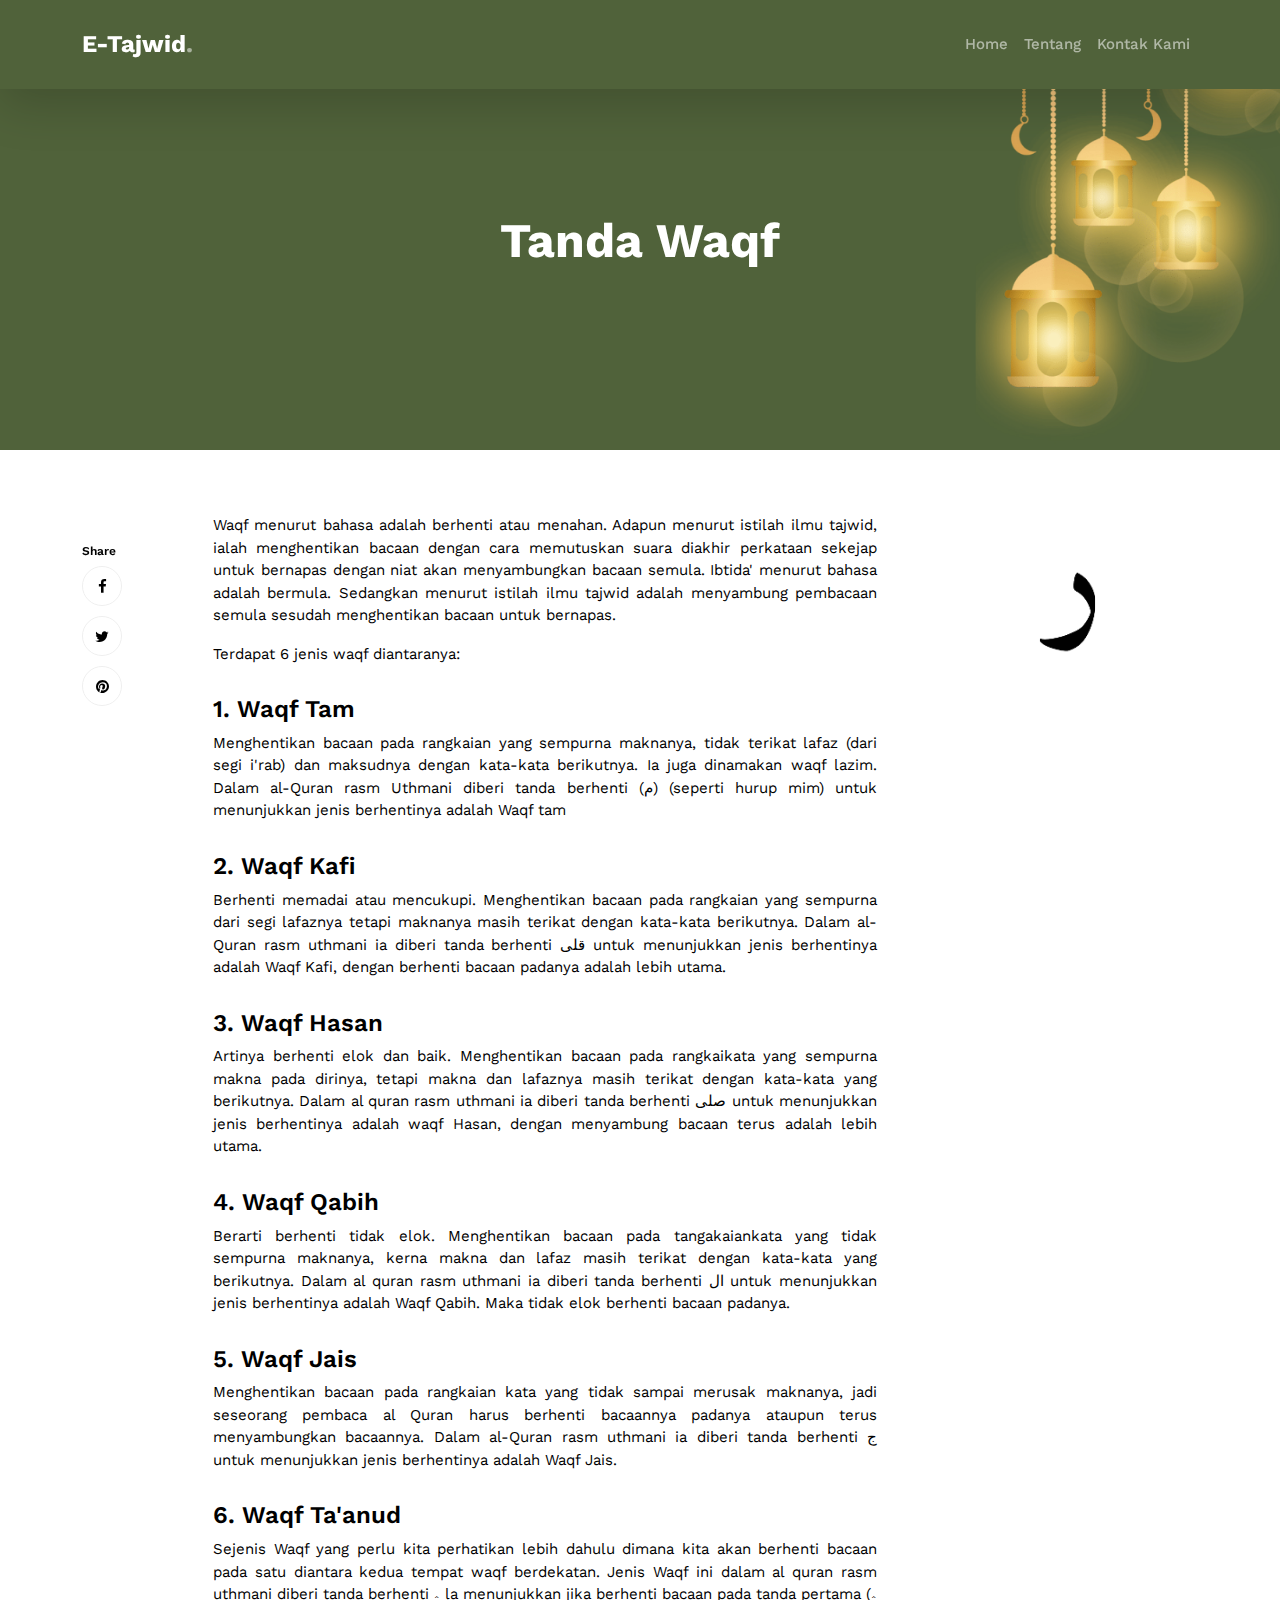
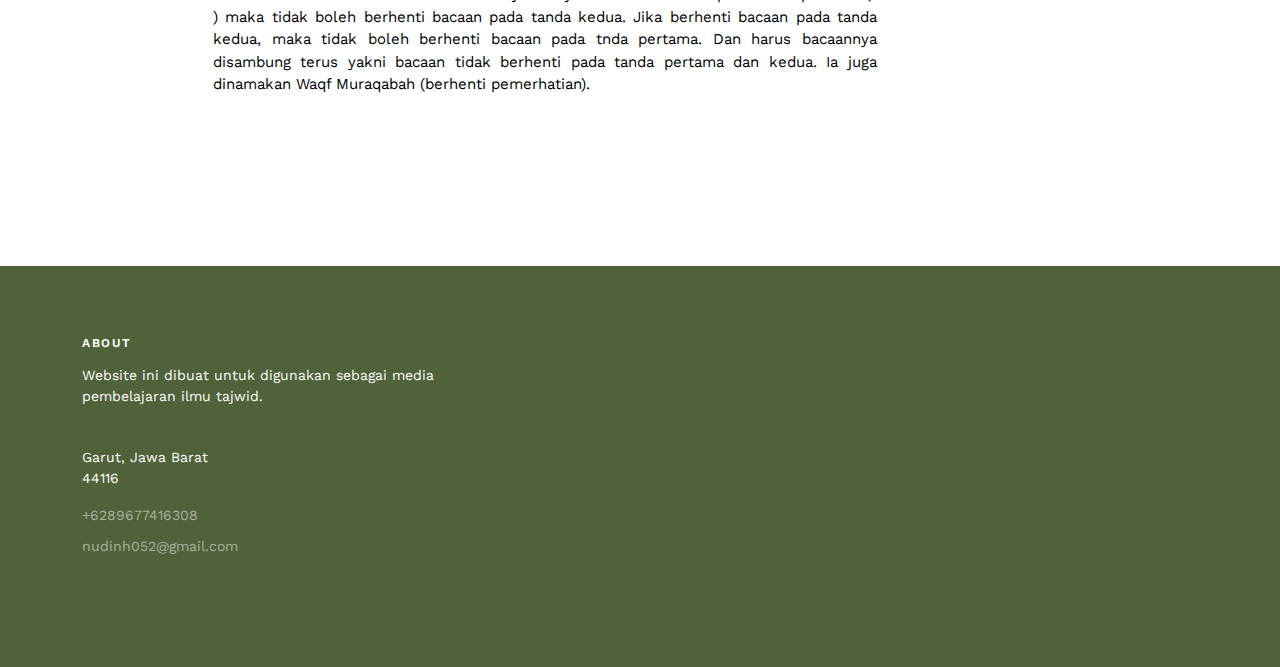
==== commit 5cbff9d0: "menambahkan audio 2" ====
--- a/Bacaan Ra.html
+++ b/Bacaan Ra.html
@@ -28,7 +28,7 @@
   <link rel="stylesheet" href="css/flatpickr.min.css">
 
 
-  <title>Hukum Bacaan Ra</title>
+  <title>Tanda Waqf</title>
 </head>
 <body>
 
@@ -46,7 +46,7 @@
 	class="navbar navbar-expand-lg navbar-dark shadow-lg fixed-top"
   >
 	<div class="container">
-		<a href="index.html" class="logo m-0 float-start" >Tajwid.com<span class="text-black">.</span></a>
+		<a href="index.html" class="logo m-0 float-start" >E-Tajwid<span class="text-black">.</span></a>
 	  <button
 		class="navbar-toggler"
 		type="button"
@@ -61,19 +61,15 @@
 	  <div class="collapse navbar-collapse text-right" id="navbarText">
 		<ul class="navbar-nav ms-auto mb-2 mb-lg-0">
 		  <li class="nav-item">
-			<a class="nav-link" href="#layanan">Layanan</a>
+        <a class="nav-link" href="index.html">Home</a>
 		  </li>
+		  
 		  <li class="nav-item">
-			<a class="nav-link" href="#portofolio">Portofolio</a>
+			<a class="nav-link" href="about.html">Tentang</a>
 		  </li>
+		  
 		  <li class="nav-item">
-			<a class="nav-link" href="#tentang">Tentang</a>
-		  </li>
-		  <li class="nav-item">
-			<a class="nav-link" href="#staff">Staff</a>
-		  </li>
-		  <li class="nav-item">
-			<a class="nav-link" href="#kontak">Kontak Kami</a>
+			<a class="nav-link" href="contact.html">Kontak Kami</a>
 		  </li>
 		</ul>
 	  </div>
@@ -85,7 +81,7 @@
     <div class="container">
       <div class="row align-items-center justify-content-center text-center pt-5">
         <div class="col-lg-6">
-          <h1 class="heading text-white mb-3" data-aos="fade-up" data-aos-delay="100">Hukum Bacaan Ra</h1>
+          <h1 class="heading text-white mb-3" data-aos="fade-up" data-aos-delay="100">Tanda Waqf</h1>
         </div>
       </div>
     </div>
@@ -96,25 +92,26 @@
       <div class="row justify-content-center align-items-stretch">
 
         <article class="col-lg-8 order-lg-2 px-lg-5 text-black">
-          <p align="justify">Adapun cara membaca Ra menurut riwayat Hafs, Ra yang terdapat di dalam Al-Qur’an rasm Uthmani terbagi kepada tiga bagian hukum bacaan yaitu:</p>
-          <h4>1. Tafkhim</h4> 
-          <p align="justify">Adapun Ra di baca dengan tebal apabila dalam kondisi-kondisi berikut ini:</p>
-            <li>Ketika Ra' berbaris  Fathah contoh: رَزَقْنَا</li>
-            <li>Ketika Ra' berbaris dammah contoh: رُبَمَا</li>
-            <li>Ketika Ra’ berbaris sukun sedangkan hurup sebelumnya berbaris Fathah atau Dhammah, contoh:  تُرْجَعُوْنَ, يَرْقُدُوْنَ</li>
-            <li>Ra' sukun hurup sebelumnya juga kasrah tetapi bukan kasrah asli dari asal perkataan. Contoh: ارْجِعُوٓا۟</li>
-            <li>Ra sukun yang hurup sebelumnya juga kasrah asli tetapi sesudah ra’ itu ada salah satu <p>dari hurup kha’, shad, zha, tha, ghain, dhad. Contoh : قِرْطَاسٌ</li>
-            Hurup yang tujuh ini bernama hurup isti’la’. Isti’la’ artinya meninggi atau berat. Karena bunyi hurup itu agak berat dalam mengucapkannya.
-             </p>
-          <h4>2.	Ra yang dibaca tipis atau Muraqqaqah</h4>
-          <p align="justify">Adapun Ra di baca dengan tipis apabila dalam kondisi-kondisi berikut ini:</p>
-            <li>Apabila ra tadi berharokat kasroh baikpun dalam permulaan perkataan, atau pertengahan atau penghabisan, baikpun pada perkataan perbuatan atau perkataan benda (isim ) Contoh : رِزْقًا</li>
-            <li>Apabila sebelum Ra itu ada Yaa sukun يْ  contoh: بَصِيْرٌ</li>
-            <li>Apabila sebelum Ra sukun itu hurup yang berharkat kasrah, yang asli tetapi sesudahnya bukan hurup isti’la’. Contoh: فِرْعَوْنَ</li>
+          <p align="justify">Waqf menurut bahasa adalah berhenti atau menahan. Adapun menurut istilah ilmu tajwid, ialah menghentikan bacaan dengan cara memutuskan suara diakhir perkataan sekejap untuk bernapas dengan niat akan menyambungkan bacaan semula. Ibtida' menurut bahasa adalah bermula. Sedangkan menurut istilah ilmu tajwid adalah menyambung pembacaan semula sesudah menghentikan bacaan untuk bernapas.</p>
+          
+          <p align="justify">Terdapat 6 jenis waqf diantaranya: </p>
+          <h4>1.	Waqf Tam </h4> 
+          <p align="justify"> Menghentikan bacaan pada rangkaian yang sempurna maknanya, tidak terikat lafaz (dari segi i'rab) dan maksudnya dengan kata-kata berikutnya. Ia juga dinamakan waqf lazim. Dalam al-Quran rasm Uthmani diberi tanda berhenti (م) (seperti hurup mim) untuk menunjukkan jenis berhentinya adalah Waqf tam</p>
+          <h4>2.	Waqf Kafi</h4>
+          <p align="justify">Berhenti memadai atau mencukupi. Menghentikan bacaan pada rangkaian yang sempurna dari segi lafaznya tetapi maknanya masih terikat dengan kata-kata berikutnya. Dalam al-Quran rasm uthmani ia diberi tanda berhenti قلى untuk menunjukkan jenis berhentinya adalah Waqf Kafi, dengan berhenti bacaan padanya adalah lebih utama.</p>
             
-            <h4>3.	Ra dibaca tebal dan tipis</h4>
-          <p align="justify">Apabila ada hurup Ra dan hurup yang sebelumnya berharkat kasrah sesudahnya ada salah satu hurup Isti’la' yang berharkat kasrah, maka cara membacanya (ra) boleh dengan tebal dan boleh juga dengan tipis. Contoh: بِحَرْصٍ
+          <h4>3.	Waqf Hasan</h4>
+          <p align="justify">Artinya berhenti elok dan baik. Menghentikan bacaan pada rangkaikata yang sempurna makna pada dirinya, tetapi makna dan lafaznya masih terikat dengan kata-kata yang berikutnya. Dalam al quran rasm uthmani ia diberi tanda berhenti صلى untuk menunjukkan jenis berhentinya adalah waqf Hasan, dengan menyambung bacaan terus adalah lebih utama.
             </p>
+            <h4>4.	Waqf Qabih</h4>
+          <p align="justify">Berarti berhenti tidak elok. Menghentikan bacaan pada tangakaiankata yang tidak sempurna maknanya, kerna makna dan lafaz masih terikat dengan kata-kata yang berikutnya. Dalam al quran rasm uthmani ia diberi tanda berhenti ال untuk menunjukkan jenis berhentinya adalah Waqf Qabih. Maka tidak elok berhenti bacaan padanya.
+            </p>
+            <h4>5. Waqf Jais</h4>
+          <p align="justify">Menghentikan bacaan pada rangkaian kata yang tidak sampai merusak maknanya, jadi seseorang pembaca al Quran harus berhenti bacaannya padanya ataupun terus menyambungkan bacaannya. Dalam al-Quran rasm uthmani ia diberi tanda berhenti ج untuk menunjukkan jenis berhentinya adalah Waqf Jais.
+            </p>
+            <h4>6.	Waqf Ta'anud</h4>
+            <p align="justify">Sejenis Waqf yang perlu kita perhatikan lebih dahulu dimana kita akan berhenti bacaan pada satu diantara kedua tempat waqf berdekatan. Jenis Waqf ini dalam al quran rasm uthmani diberi tanda berhenti ؞ la menunjukkan jika berhenti bacaan pada tanda pertama (؞ ) maka tidak boleh berhenti bacaan pada tanda kedua. Jika berhenti bacaan pada tanda kedua, maka tidak boleh berhenti bacaan pada tnda pertama. Dan harus bacaannya disambung terus yakni bacaan tidak berhenti pada tanda pertama dan kedua. Ia juga dinamakan Waqf Muraqabah (berhenti pemerhatian).
+              </p>
 
 
 
--- a/css/style.css
+++ b/css/style.css
@@ -20,6 +20,22 @@
   --tertiary: #555555;
   --light: #DFE4FD;
   --dark: #011A41;
+}
+.animasi{
+  transition: all 0.1s;
+  -webkit-transition: all 0.1s;
+}
+.tombol-aktif{
+  padding: 10px 40px;
+  border-radius: 10px;
+  font-family: 'Pacifico',cursive;
+  font-size: 25px;
+  color: #fff;
+  text-decoration: none;
+}
+.biru{
+  background-color: #50623A;
+  
 }
 button{
   background-color: white;
